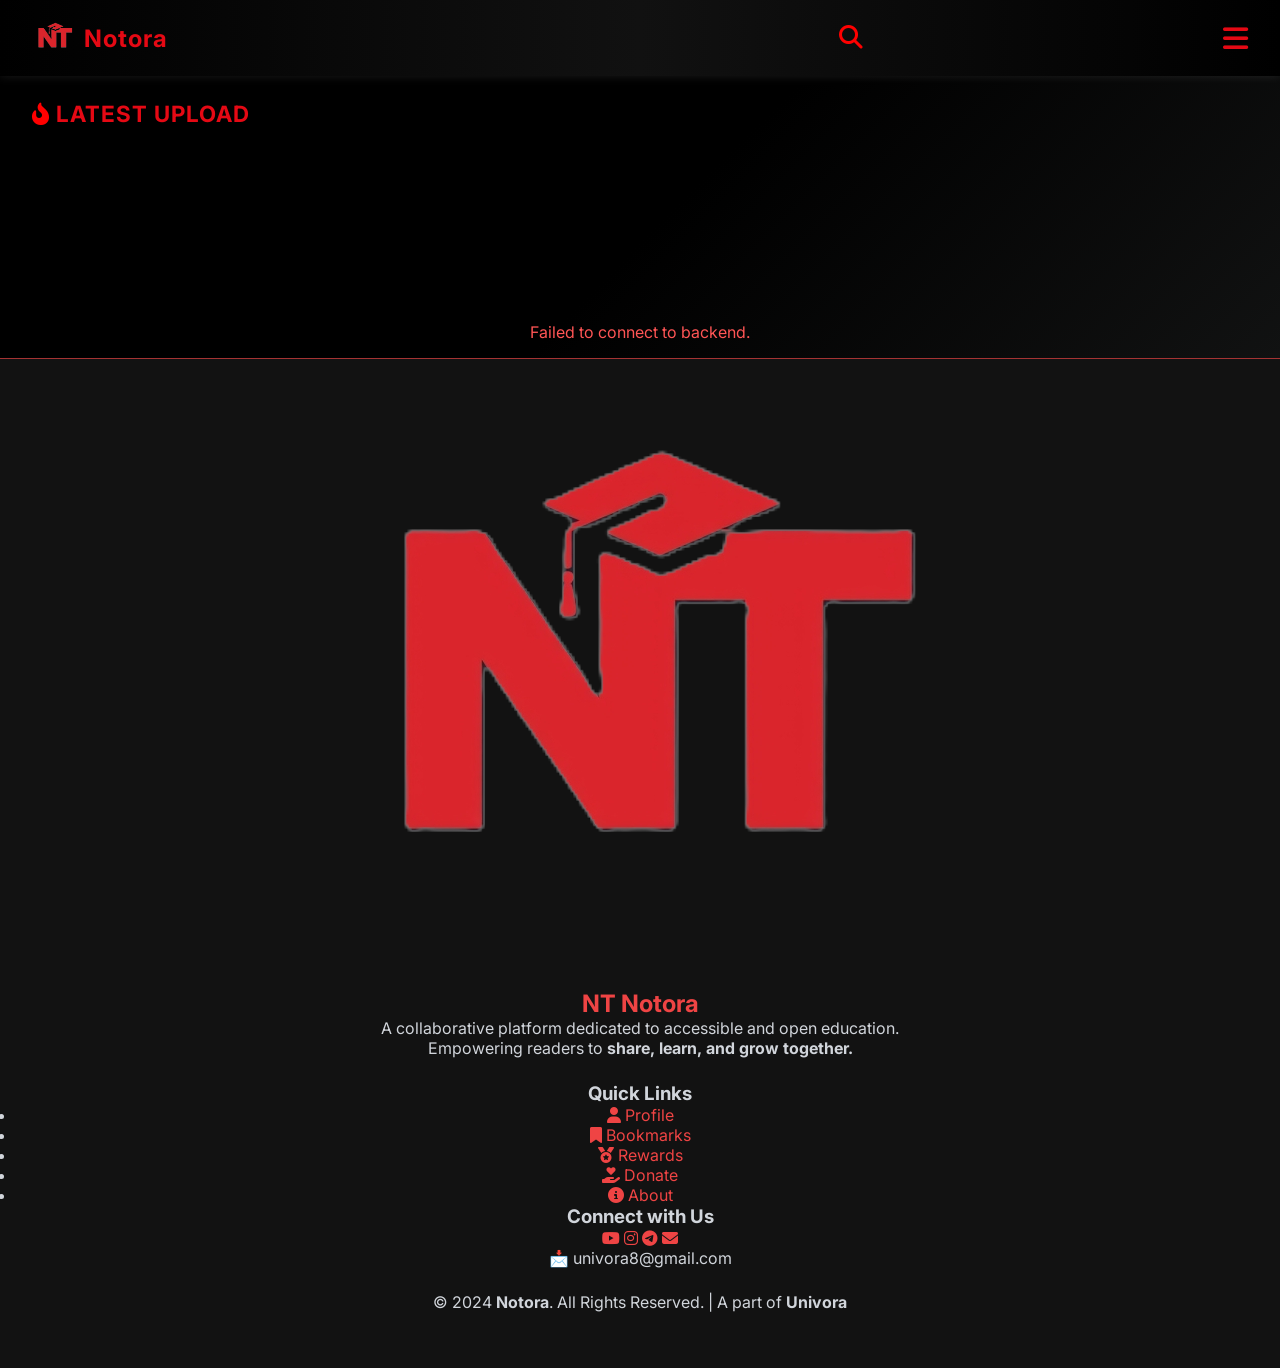
==== index.html @ 08337784 "Update index.html" ====
<!DOCTYPE html>
<html lang="en">
<head>
  <meta charset="UTF-8" />
  <meta name="viewport" content="width=device-width, initial-scale=1.0" />
  <title>Notora</title>
  <link href="https://fonts.googleapis.com/css2?family=Inter:wght@400;600;700&display=swap" rel="stylesheet">
  <link rel="stylesheet" href="https://cdnjs.cloudflare.com/ajax/libs/font-awesome/6.4.0/css/all.min.css">
<link rel="stylesheet" href="https://cdnjs.cloudflare.com/ajax/libs/font-awesome/6.5.0/css/all.min.css" integrity="sha512-HK5fgLBL+xKzZ2aM4N2kBlt2vC2Q5H8vG1+0T1pp4eVhPhW4m7jRLm1X2zM0M1V2WwhXfXb5ypz1RyKz+jW+1A==" crossorigin="anonymous" referrerpolicy="no-referrer" />
<link rel="stylesheet"
  href="https://cdnjs.cloudflare.com/ajax/libs/font-awesome/6.6.0/css/all.min.css"
  integrity="sha512-Kf5u1f3B4uFQf3dIvQ4Gxx9u0b9g8+u+1RTQeQHPuLsu3Yb6t8o1fS8OkRE4EXGp6bS0pKQ3i5Vpq+zkL8z6XQ=="
  crossorigin="anonymous"
  referrerpolicy="no-referrer"
/>

   <link href="https://fonts.googleapis.com/css2?family=Poppins:wght@400;500;600;700&display=swap" rel="stylesheet">

  <link rel="stylesheet" href="style.css" />
</head>
<body>
 
<!-- <header class="header">
  <div class="logo">📚 EduSpark</div>

  <div class="search-box" id="searchBox">
    
  </div>
  <button id="openSearch" class="icon-btn">🔍</button>

  <div class="right-section">
    <div class="badge-icon" title="Badges">
      🏅
    </div>

    <div class="profile-icon" title="Your Profile">
      <img src="https://cdn-icons-png.flaticon.com/512/3135/3135715.png" alt="Profile">
    </div>
    

    
  </div>
</header> -->
<header class="header">
  <!-- <div class="logo"> Notora</div> -->
   <div class="logo">
  <img src="Lucid_Realism_Create_a_modern_flat_educational_logo_with_the_b_1.png" alt="logo" class="logo-img">
  Notora
</div>





  <div class="search-box" id="searchBox">
    <!-- Search input to be added dynamically -->
  </div>

  <!-- <button id="openSearch" class="icon-btn">🔍</button> -->
   <button id="openSearch" class="icon-btn">
  <i class='fa fa-search' style='color: red'></i>
</button>


  
       <!-- <div class="badge-icon" title="Badges">🏅</div> -->
        <!-- <div class="badge-icon" title="Badges">
  <i class="fa fa-trophy"></i>
</div> -->


<!-- <div id="badgePanel" class="badge-panel hidden">
  <div class="badge-box">
    <button id="closeBadge" class="close-badge">✖</button>
    <h2>Your Reading Badge</h2>
    <div class="badge-progress">
      <div class="badge-circle" id="badgeCircle">Level 0</div>
      <div class="badge-bar">
        <div id="badgeFill"></div>
      </div>
      <p id="badgeReadCount">0</p>
      <p id="badgeLevelText">Start reading to earn badges!</p>
    </div>
  </div>
</div> -->




    <!-- <div class="profile-icon" title="Your Profile" id="profileIcon">
      <img src="https://cdn-icons-png.flaticon.com/512/3135/3135715.png" alt="Profile" />
    </div>
  </div> -->
  <!-- <div class="profile-icon" title="Your Profile" id="profileIcon">
  <img src="https://cdn-icons-png.flaticon.com/512/3135/3135715.png" alt="Profile" />
    
  <div class="profile-menu" id="profileMenu">
    <button onclick="location.href='profile.html'"><i class="fa-solid fa-user"></i> Profile</button>
    <button onclick="location.href='bookmark.html'"><i class="fa-solid fa-bookmark"></i> Bookmarks</button>
     <button onclick="location.href='achievements.html'"><i class='fa-solid fa-medal'></i> Reward</button>
    <button onclick="location.href='donate.html'"><i class='fa fa-book'></i> Donate</button>
    <button onclick="location.href='setting.html'"><i class="fa-solid fa-gear"></i> Settings</button>
    <button onclick="location.href='about.html'"><i class='fa fa-info-circle'></i> About</button>
  </div>
</div> -->
  <!-- ✅ Profile Menu with Bars Icon -->
<div class="profile-icon" title="Menu" id="profileIcon">
  <i class="fa fa-bars" style="font-size: 1.8rem; color: #e50914; cursor: pointer;"></i>

  <div class="profile-menu" id="profileMenu">
    <button onclick="location.href='profile.html'"><i class="fa-solid fa-user"></i> Profile</button>
    <button onclick="location.href='bookmark.html'"><i class="fa-solid fa-bookmark"></i> Bookmarks</button>
    <button onclick="location.href='achievements.html'"><i class="fa-solid fa-medal"></i> Reward</button>
    <button onclick="location.href='donate.html'"><i class="fa-solid fa-book"></i> Donate</button>
    <button onclick="location.href='setting.html'"><i class="fa-solid fa-gear"></i> Settings</button>
    <button onclick="location.href='about.html'"><i class="fa-solid fa-circle-info"></i> About</button>
  </div>
</div>


  
</header>
<div id="badgePanel" class="badge-panel hidden">
  <div class="badge-box">
    <button id="closeBadge" class="close-badge">✖</button>
    <h2>🏅 Your Badge Progress</h2>
    <p id="badgeLevelText">Loading...</p>
    <div class="badge-progress">
      <div class="badge-circle" id="badgeCircle">Level 0</div>
      <div class="badge-bar"><div id="badgeFill"></div></div>
      <p><span id="badgeReadCount">0</span> books read</p>
    </div>
  </div>
</div>



<!-- Profile Fullscreen Section -->
<!-- <div id="profileOverlay" class="profile-overlay hidden">
  <div class="profile-content">
    <button id="closeProfile" class="close-btn">✖</button>

    <div class="profile-pic-container">
      <img id="userImage" src="https://cdn-icons-png.flaticon.com/512/3135/3135715.png" alt="User Image">
      <div class="image-options hidden" id="imageOptions">
        <button onclick="changeImage()">Change Image</button>
        <button onclick="deleteImage()">Delete Image</button>
      </div>
    </div>

    <div class="username" id="usernameDisplay" onclick="editUsername()">
      Click to add name
    </div>

    <div class="badges">
      <div class="badge">📈 Level: <span id="userLevel">1</span></div>
      <div class="badge">📚 Total Read: <span id="readBooks">0</span></div>
      <div class="badge fav-section" onclick="toggleFavBooks()">⭐ "Some features of this website are still under development. Feel free to explore and use the available sections!" </div>
    </div>

    
    <div class="fav-books hidden" id="favBooksSection">
      <h3>Your Favorites Rolex Sir</h3>
      <div class="book-grid" id="favBookGrid"></div>
    </div>
  </div>
</div> -->


<section class="category-section" id="latest-section">
  <h2 class="category-title"><i class='fa-solid fa-fire-flame-curved' style='color: red'></i> Latest Upload</h2>
  <div class="book-slider" id="latestBooks"></div>
</section>

<section class="category-section" id="continue-section" style="display:none; opacity:0; transition:opacity 0.5s ease;">
  <h2 class="category-title"><i class='fas fa-book-open'></i> Continue Reading</h2>
  <div class="book-slider" id="continueBooks"></div>
</section>

<section class="category-section" id="top10-section" style="display:none;opacity:0;transition:opacity .6s ease;">
  <h2 class="category-title"> TOP 10 TODAY</h2><div id="top10Books"></div>
</section>
  

<!-- <section class="category-section" id="latest-section">
  <h2 class="category-title">
    <i class="fa-solid fa-fire-flame-curved" style="color: #e50914;"></i> Latest Books
  </h2>
  <div class="book-slider" id="latestBooks"></div>
</section>

<section class="category-section" id="continue-section" style="display:none; opacity:0; transition:opacity 0.5s ease;">
  <h2 class="category-title">
    <i class="fa-solid fa-book-open-reader" style="color: #e50914;"></i> Continue Reading
  </h2>
  <div class="book-slider" id="continueBooks"></div>
</section>

<section class="category-section" id="top10-section" style="display:none; opacity:0; transition:opacity 0.6s ease;">
  <h2 class="category-title">
    <i class="fa-solid fa-trophy" style="color: #e50914;"></i> Top 10 Books Today
  </h2>
  <div id="top10Books"></div>
</section> -->








  <main id="mainContent">
    <div id="categoryContainer"></div>
  </main>

  <div id="searchOverlay" class="hidden">
    <div class="search-overlay-box">
      <input type="text" placeholder="Search books..." id="overlaySearchInput">
      <button id="closeOverlay">×</button>
    </div>
    <div id="searchResults" class="grid-container"></div>
  </div>

  <!-- <div id="bookModal" class="modal hidden">
    <button id="closeModal">×</button>
    <div class="modal-content">
      <h2 id="modalTitle"></h2>
      <iframe id="pdfViewer" src="" frameborder="0"></iframe>
      <button id="fullscreenBtn">Full Screen</button>
    </div>
  </div> -->


  <div id="bookModal" class="modal hidden">
  <div class="modal-backdrop"></div>
  <div class="modal-content scale-in">
    <button id="closeModal">×</button>
    <h2 id="modalTitle"></h2>
    <iframe id="pdfViewer" src="" frameborder="0"></iframe>
    <button id="fullscreenBtn">📖 Full Screen</button>
    
  </div>
</div>


  
<audio id="notify-sound">
  <source src="notification-sound-effect-372475.mp3" type="audio/mpeg">
</audio>

<!-- <footer style="background-color: #121212; color: #d1d5db; text-align: center; padding: 2rem 1rem;">
 
  <div style="display: flex; justify-content: center; align-items: center; margin-top: 1rem;">
  <img src="Lucid_Realism_Create_a_modern_flat_educational_logo_with_the_b_1.png" alt="EduSpark Logo" style="height: 40px; margin-right: 8px;">
  <h2 style="color: #db3535; font-size: 1.8rem; margin: 0;">Notora</h2>
</div>


  <p style="margin-bottom: 1.5rem; max-width: 600px; margin-left: auto; margin-right: auto;">
    A collaborative platform dedicated to accessible and open education. Share, learn, and grow together.
  </p>
  <div style="margin-bottom: 1.5rem;">
    <a href="#" style="margin: 0 0.5rem;"><img src="youtube-svgrepo-com.svg"alt="YouTube" style="height: 24px; "></a>
    <a href="#" style="margin: 0 0.5rem;"><img src="128px-Instagram_logo_2016.svg.png" alt="Instagram" style="height: 24px;color:gray;"></a>
    <a href="#" style="margin: 0 0.5rem;"><img src="telegram-svgrepo-com.svg" alt="Telegram" style="height: 24px;color:gray;"></a>
  </div>
  <p style="margin-bottom: 0.5rem;">
    Have questions? Contact us at <a href="mailto:edusparkofficial@gmail.com" style="color: #ef4444;">univora8@gmail.com</a>
  </p>
  <p style="font-size: 0.875rem; color: #9ca3af;">
    Notora is a part of Univora. For any queries or issues, please contact Univora support.<br>
    © 2024 Notora. All Rights Reserved.
  </p>
</footer> -->
  <footer id="nt-footer">
  <div class="nt-footer-content">
    <div class="nt-footer-left">
      <div class="nt-footer-logo">
        <img src="Lucid_Realism_Create_a_modern_flat_educational_logo_with_the_b_1.png" alt="Notora Logo">
        <h2><span>NT</span> Notora</h2>
      </div>
      <p class="nt-footer-desc">
        A collaborative platform dedicated to accessible and open education.<br>
        Empowering readers to <strong>share, learn, and grow together.</strong>
      </p>
    </div>

    <div class="nt-footer-links">
      <h3>Quick Links</h3>
      <ul>
        <li><a href="profile.html"><i class="fa-solid fa-user"></i> Profile</a></li>
        <li><a href="bookmark.html"><i class="fa-solid fa-bookmark"></i> Bookmarks</a></li>
        <li><a href="achievements.html"><i class="fa-solid fa-medal"></i> Rewards</a></li>
        <li><a href="donate.html"><i class="fa-solid fa-hand-holding-heart"></i> Donate</a></li>
        <li><a href="about.html"><i class="fa-solid fa-circle-info"></i> About</a></li>
      </ul>
    </div>

    <div class="nt-footer-social">
      <h3>Connect with Us</h3>
      <div class="nt-social-icons">
        <a href="#" title="YouTube"><i class="fa-brands fa-youtube"></i></a>
        <a href="#" title="Instagram"><i class="fa-brands fa-instagram"></i></a>
        <a href="#" title="Telegram"><i class="fa-brands fa-telegram"></i></a>
        <a href="mailto:univora8@gmail.com" title="Email"><i class="fa-solid fa-envelope"></i></a>
      </div>
      <p class="nt-footer-mail">📩 univora8@gmail.com</p>
    </div>
  </div>

  <div class="nt-footer-bottom">
    <p>© 2024 <strong>Notora</strong>. All Rights Reserved. | A part of <strong>Univora</strong></p>
  </div>
</footer>

  <script src="script.js"></script>
</body>
</html>
---- style.css ----
/* ===== CSS for EduSpark Books with Arrows, Gaps, Modal Exit and Better Fonts ===== */
:root {
      --primary: #020202;
      --gradient-1: #000000;
      --gradient-2: #141515;
      --gradient-3: #000000;
      --text-light: #2f2d2d;

      
 
 body {
  margin: 0;
  font-family: 'Inter', sans-serif;
  /* background-color: #0b0b0b; */
  background: linear-gradient(-45deg, var(--gradient-1), var(--gradient-2), var(--gradient-3), var(--gradient-1));
  color: #fff;
  transition: background 0.4s ease;
  animation: gradientBG 10s ease infinite;
}

@keyframes gradientBG {
      0% { background-position: 0% 50%; }
      50% { background-position: 100% 50%; }
      100% { background-position: 0% 50%; }
    }

.header {
  display: flex;
  justify-content: space-between;
  align-items: center;
  padding: 1rem 2rem;
  background: linear-gradient(90deg, #000, #111, #000);
  position: sticky;
  top: 0;
  z-index: 999;
  box-shadow: 0 0 10px rgba(255, 255, 255, 0.1);
}

.logo {
  font-size: 1.7rem;
  color: #e50914;
  font-weight: bold;
  letter-spacing: 1px;
  transition: transform 0.3s ease, text-shadow 0.3s ease;
  cursor: pointer;
}
.logo:hover {
  transform: scale(1.05);
  text-shadow: 0 0 10px #e50914aa;
}

.icon-btn {
  background: transparent;
  border: none;
  font-size: 1.5rem;
  cursor: pointer;
  color: #fff;
  transition: transform 0.3s, color 0.3s;
}
.icon-btn:hover {
  transform: scale(1.2);
  color: #e50914;
}
      .icon-btn {
  margin-right: 12px; /* search icon aur bars ke beech thoda space */
}

.profile-icon {
  margin-left: 12px; /* bar icon thoda side se hatt kar aaye */
}


.search-box {
  display: flex;
  align-items: center;
  gap: 0.5rem;
}
.search-box input {
  padding: 0.6rem 1.2rem;
  border-radius: 10px;
  border: 1px solid #333;
  background-color: #1a1a1a;
  color: #fff;
  outline: none;
  font-size: 1rem;
  width: 200px;
  transition: all 0.3s ease;
}
.search-box input:focus {
  border-color: #e50914;
  box-shadow: 0 0 8px #e50914aa;
  background-color: #222;
}

#searchClose {
  font-size: 1.5rem;
  background: transparent;
  color: white;
  border: none;
  cursor: pointer;
  transition: transform 0.3s, color 0.3s;
}
#searchClose:hover {
  transform: rotate(90deg) scale(1.2);
  color: #e50914;
}

.right-section {
  display: flex;
  align-items: center;
  gap: 1rem;
}

.badge-icon {
  font-size: 1.3rem;
  cursor: pointer;
  padding: 6px;
  border-radius: 50%;
  transition: background 0.3s ease, transform 0.3s ease;
}
.badge-icon:hover {
  background: rgba(255, 255, 255, 0.1);
  transform: scale(1.2);
}

/* .profile-icon {
  width: 34px;
  height: 34px;
  border-radius: 50%;
  overflow: hidden;
  cursor: pointer;
  transition: transform 0.3s ease, box-shadow 0.3s ease;
}
.profile-icon img {
  width: 100%;
  height: 100%;
  object-fit: cover;
}
.profile-icon:hover {
  transform: scale(1.1);
  box-shadow: 0 0 10px rgba(229, 9, 20, 0.6);
} */
      /* .profile-icon {
  position: absolute;
  right: 25px;
  top: 20px;
  cursor: pointer;
  display: flex;
  align-items: center;
  justify-content: center;
}

.profile-icon img {
  width: 38px;
  height: 38px;
  border-radius: 50%;
  transition: transform 0.2s ease, box-shadow 0.2s ease;
  box-shadow: 0 0 5px rgba(255,255,255,0.2);
}

.profile-icon img:hover {
  transform: scale(1.05);
  box-shadow: 0 0 10px rgba(255,255,255,0.4);
} */
      .header .icon-btn,
.header .profile-icon i {
  vertical-align: middle;
}
.icon-btn:hover i,
.profile-icon i:hover {
  color: #ff3c3c;
  transform: scale(1.1);
  transition: all 0.2s ease;
}


/* Dropdown Menu */
.profile-menu {
  display: none;
  position: absolute;
  top: 50px;
  right: 0;
  background: rgba(0,0,0,0.85);
  border: 1px solid rgba(255,255,255,0.1);
  border-radius: 10px;
  box-shadow: 0 0 10px rgba(255,255,255,0.1);
  width: 180px;
  overflow: hidden;
  animation: fadeIn 0.2s ease;
  z-index: 999;
}

.profile-menu button {
  width: 100%;
  background: transparent;
  border: none;
  color: #fff;
  padding: 10px 15px;
  text-align: left;
  font-size: 0.95rem;
  cursor: pointer;
  display: flex;
  align-items: center;
  gap: 10px;
  transition: background 0.2s ease;
}

.profile-menu button:hover {
  background: rgba(255,255,255,0.1);
}

@keyframes fadeIn {
  from { opacity: 0; transform: translateY(-5px); }
  to { opacity: 1; transform: translateY(0); }
}



 /* Container */
#mainContent {
  padding: 1rem;
  animation: fadeIn 0.5s ease-in;
}

/* Book section title */
.category-title {
  font-size: 1.4rem;
  margin-bottom: 0.7rem;
  color: #e50914;
  font-weight: 700;
  text-transform: uppercase;
  letter-spacing: 1px;
}

/* Book slider */
.book-slider {
  display: flex;
  gap: 1rem;
  overflow-x: auto;
  scroll-snap-type: x mandatory;
  padding-bottom: 1rem;
  scroll-behavior: smooth;
  scrollbar-width: none;
}

.book-slider::-webkit-scrollbar {
  display: none;
}

/* Scroll Arrows */
.arrow-btn {
  position: absolute;
  top: 50%;
  transform: translateY(-50%);
  background: rgba(255, 255, 255, 0.1);
  border: none;
  color: #fff;
  font-size: 1.8rem;
  cursor: pointer;
  padding: 0.5rem 0.8rem;
  opacity: 0;
  transition: all 0.3s ease;
  backdrop-filter: blur(6px);
  border-radius: 10px;
}

.category-section:hover .arrow-btn {
  opacity: 1;
}

.arrow-left {
  left: -10px;
}

.arrow-right {
  right: -10px;
}

/* Book card */
/* .book-card {
  width: 150px;
  height: 300px;
  flex: 0 0 auto;
  background: #1f1f1f;
  padding: 0.7rem;
  border-radius: 12px;
  scroll-snap-align: start;
  text-align: center;
  transition: transform 0.3s ease, box-shadow 0.3s ease;
  display: flex;
  flex-direction: column;
  justify-content: flex-start;
  gap: 0.3rem;
  box-shadow: 0 0 10px #00000050;
  animation: slideUp 0.5s ease forwards;
} */

      .book-card {
  position: relative;
  width: 150px;
  height: 300px;
  flex: 0 0 auto;
  background: #1f1f1f;
  border-radius: 12px;
  box-shadow: 0 0 10px #00000050;
  overflow: hidden;
  text-align: center;
  display: flex;
  flex-direction: column;
  justify-content: flex-start;
  gap: 0.3rem;
  transition: transform 0.3s ease, box-shadow 0.3s ease;
}
/* .book-card:hover {
  transform: scale(1.05);
  box-shadow: 0 0 20px #e5091455;
} */

/* .book-card img {
  width: 100%;
  height: 160px;
  border-radius: 8px;
  object-fit: cover;
  margin-bottom: 0.5rem;
  transition: transform 0.3s ease;

  
} */

      .book-card img {
  width: 100%;
  height: 180px;
  object-fit: cover;
  border-radius: 8px;
  margin-bottom: 0.4rem;
}

.book-card:hover img {
  transform: scale(1.05);
}

.book-card .book-title {
  font-size: 1rem;
  color: #fff;
  font-weight: 600;
  line-height: 1.2;
}

.book-card .book-author,
.book-card .book-genre,
.book-card .book-rating {
  font-size: 0.75rem;
  color: #aaa;
  white-space: nowrap;
  overflow: hidden;
  text-overflow: ellipsis;
}

/* SEARCH OVERLAY */
#searchOverlay {
  position: fixed;
  top: 0;
  left: 0;
  width: 100%;
  height: 100%;
  background: rgba(5, 5, 5, 0.97);
  z-index: 1000;
  display: flex;
  flex-direction: column;
  padding: 1rem;
  overflow-y: auto;
  box-sizing: border-box;
  animation: fadeIn 0.4s ease-in-out;
  backdrop-filter: blur(8px);
  transform: none !important;
  will-change: auto !important;
}

#searchOverlay.hidden {
  display: none;
}

.search-overlay-box {
  display: flex;
  align-items: center;
  gap: 0.5rem;
  /* margin-bottom: 1rem; */
  position: sticky;
  top: 0;
  background: rgba(0, 0, 0, 0.9);
  z-index: 10;
  padding-bottom: 1rem;
  backdrop-filter: blur(6px);
}

#overlaySearchInput {
  flex: 1;
  padding: 0.7rem 1.2rem;
  border-radius: 10px;
  border: none;
  outline: none;
  font-size: 1rem;
  background: #1a1a1a;
  color: #fff;
  transition: all 0.3s;
  box-shadow: 0 0 5px #00000080 inset;
}

#overlaySearchInput:focus {
  background: #222;
  box-shadow: 0 0 10px #e50914aa;
}

#closeOverlay {
  font-size: 2rem;
  background: transparent;
  border: none;
  color: #fff;
  cursor: pointer;
  transition: transform 0.3s, color 0.3s;
}

#closeOverlay:hover {
  color: #e50914;
  transform: rotate(90deg);
}

/* #searchResults {
  display: grid;
  grid-template-columns: repeat(auto-fill, minmax(120px, 1fr));
  gap: 1.3rem;
  margin-left: 30px;
  margin-right: 5px;
  padding-bottom: 2rem;
  animation: fadeIn 0.4s ease-in;
} */
#searchResults {
  display: grid;
  grid-template-columns: repeat(auto-fill, minmax(150px, 1fr)); /* 💪 better column balance */
  gap: 1.5rem; /* equal space between cards */
  padding: 1.5rem clamp(1rem, 5vw, 3rem); /* left-right equal responsive padding */
  justify-items: center; /* ✅ centers all cards horizontally */
  align-items: start;
  animation: fadeIn 0.4s ease-in;
}

      @media (max-width: 768px) {
  #searchResults {
    grid-template-columns: repeat(2, 1fr); /* exactly 2 cards per row */
    gap: 1rem;
    padding: 1rem 1rem; /* equal left-right margin */
  }
}








/* ===== Animations ===== */
@keyframes fadeIn {
  from {
    opacity: 0;
    transform: translateY(10px);
  }
  to {
    opacity: 1;
    transform: translateY(0);
  }
}

@keyframes slideUp {
  from {
    opacity: 0;
    transform: translateY(20px);
  }
  to {
    opacity: 1;
    transform: translateY(0);
  }
}



 .modal {
  position: fixed;
  inset: 0;
  background: rgba(0, 0, 0, 0.85);
  z-index: 1100;
  display: flex;
  align-items: center;
  justify-content: center;
  transition: opacity 0.3s ease, transform 0.3s ease;
  backdrop-filter: blur(6px);
  overflow: hidden;
}

.modal.hidden {
  opacity: 0;
  pointer-events: none;
}

.modal-backdrop {
  position: absolute;
  inset: 0;
  backdrop-filter: blur(10px);
  z-index: -1;
}

.modal-content {
  background: rgba(28, 28, 28, 0.95);
  border-radius: 20px;
  width: 90%;
  max-width: 800px;
  height: 90%;
  padding: 1rem;
  display: flex;
  flex-direction: column;
  animation: pop-in 0.4s ease forwards;
  box-shadow: 0 0 20px rgba(255, 255, 255, 0.05);
  position: relative;
  overflow: hidden;
}

@keyframes pop-in {
  0% {
    opacity: 0;
    transform: scale(0.95);
  }
  100% {
    opacity: 1;
    transform: scale(1);
  }
}

#closeModal {
  position: absolute;
  top: 1rem;
  right: 1rem;
  font-size: 2.2rem;
  background: transparent;
  border: none;
  color: #fff;
  cursor: pointer;
  transition: transform 0.2s, color 0.3s;
}

#closeModal:hover {
  transform: scale(1.2);
  color: #ff5252;
}

.modal-content h2 {
  color: #e50914;
  text-align: center;
  font-size: 1.5rem;
  margin-bottom: 0.8rem;
  font-weight: bold;
}

#pdfViewer {
  flex: 1;
  width: 100%;
  border: none;
  border-radius: 12px;
  box-shadow: 0 0 10px rgba(255, 255, 255, 0.1);
  transition: box-shadow 0.3s;
}

#pdfViewer:hover {
  box-shadow: 0 0 20px rgba(229, 9, 20, 0.4);
}

#fullscreenBtn {
  margin-top: 1rem;
  align-self: center;
  background: linear-gradient(135deg, #e50914, #ff3c3c);
  color: #fff;
  border: none;
  padding: 0.6rem 1.2rem;
  border-radius: 8px;
  cursor: pointer;
  font-weight: bold;
  font-size: 1rem;
  transition: transform 0.2s, box-shadow 0.3s;
}

#fullscreenBtn:hover {
  transform: scale(1.05);
  box-shadow: 0 0 12px rgba(255, 50, 50, 0.6);
}

@media (max-width: 768px) {
  .modal-content {
    height: 90%;
    padding: 0.5rem;
  }

  .modal-content h2 {
    font-size: 1.2rem;
  }

  #fullscreenBtn {
    font-size: 0.9rem;
    padding: 0.5rem 1rem;
  }
}



* {
      margin: 0;
      padding: 0;
      box-sizing: border-box;
    }

    /* body {
      font-family: 'Poppins', sans-serif;
      background: #0f1117;
      color: white;
    } */

    .notice-banner {
      position: fixed;
      top: 0;
      left: 0;
      right: 0;
      padding: 2rem 1.5rem;
      margin: 1rem;
      background: linear-gradient(135deg, #ff7b00, #ff0055);
      color: white;
      border-radius: 15px;
      z-index: 9999;
      box-shadow: 0 10px 30px rgba(0,0,0,0.3);
      animation: slideDown 0.7s ease-out;
    }

    @keyframes slideDown {
      from {
        transform: translateY(-100%);
        opacity: 0;
      }
      to {
        transform: translateY(0%);
        opacity: 1;
      }
    }

    .notice-banner p {
      font-size: 1rem;
      line-height: 1.6;
    }

    .close-btn {
      position: absolute;
      top: 10px;
      right: 15px;
      font-size: 1.2rem;
      background: white;
      color: #ff0055;
      border: none;
      border-radius: 50%;
      width: 32px;
      height: 32px;
      cursor: pointer;
      font-weight: bold;
      box-shadow: 0 2px 6px rgba(0,0,0,0.2);
      transition: transform 0.2s ease;
    }

    .close-btn:hover {
      transform: scale(1.1);
      background: #ff0055;
      color: white;
    }

    @media (max-width: 600px) {
      .notice-banner {
        margin: 1rem 0.5rem;
        padding: 1.5rem 1rem;
      }
      .notice-banner p {
        font-size: 0.95rem;
      }
    }



   .profile-overlay {
  position: fixed;
  inset: 0;
  background: rgba(0, 0, 0, 0.95);
  z-index: 1000;
  display: flex;
  justify-content: center;
  align-items: start;
  padding: 2rem 1rem;
  overflow-y: auto;
  transition: all 0.3s ease;
}

.profile-overlay.hidden {
  display: none;
}

.profile-content {
  background: #1c1c1c;
  padding: 2rem;
  border-radius: 20px;
  width: 100%;
  max-width: 500px;
  text-align: center;
  position: relative;
  box-shadow: 0 0 20px #e5091470;
}

.close-btn {
  position: absolute;
  top: 1rem;
  right: 1rem;
  background: transparent;
  font-size: 1.5rem;
  color: #fff;
  border: none;
  cursor: pointer;
}

.profile-pic-container {
  position: relative;
  width: 120px;
  height: 120px;
  margin: auto;
  border-radius: 50%;
  overflow: hidden;
  cursor: pointer;
  border: 3px solid #e50914;
}
.profile-pic-container img {
  width: 100%;
  height: 100%;
  object-fit: cover;
}

.image-options {
  position: absolute;
  top: 130px;
  left: 50%;
  transform: translateX(-50%);
  background: #222;
  border: 1px solid #444;
  border-radius: 10px;
  padding: 0.5rem;
  z-index: 1001;
}
.image-options button {
  display: block;
  background: transparent;
  color: #fff;
  border: none;
  padding: 0.5rem 1rem;
  cursor: pointer;
}
.image-options button:hover {
  background: #e50914;
}

.username {
  font-size: 1.3rem;
  margin: 1rem 0;
  cursor: pointer;
  color: #fff;
}

.badges {
  display: flex;
  flex-direction: column;
  gap: 0.7rem;
  align-items: center;
  margin-top: 1.2rem;
}
.badge {
  background: #2a2a2a;
  padding: 0.7rem 1.2rem;
  border-radius: 15px;
  font-size: 1rem;
  cursor: pointer;
  transition: background 0.3s;
}
.badge:hover {
  background: #e50914;
}

.fav-books {
  margin-top: 1.5rem;
  text-align: left;
}
.book-grid {
  display: grid;
  grid-template-columns: repeat(auto-fit, minmax(130px, 1fr));
  gap: 1rem;
  margin-top: 1rem;
}
.book-grid .book {
  background: #333;
  padding: 0.8rem;
  border-radius: 10px;
  text-align: center;
}
.book img {
  width: 100%;
  border-radius: 8px;
}







.badge-panel {
  position: fixed;
  inset: 0;
  background: rgba(0, 0, 0, 0.9);
  z-index: 999;
  display: flex;
  justify-content: center;
  align-items: center;
}

.badge-panel.hidden {
  display: none;
}

.badge-box {
  background: #1e1e1e;
  color: #fff;
  padding: 2rem;
  border-radius: 20px;
  max-width: 400px;
  width: 90%;
  text-align: center;
  box-shadow: 0 0 20px #ffd70070;
  position: relative;
  animation: popIn 0.4s ease;
}

@keyframes popIn {
  from { transform: scale(0.8); opacity: 0; }
  to { transform: scale(1); opacity: 1; }
}

.close-badge {
  position: absolute;
  top: 1rem;
  right: 1rem;
  background: transparent;
  color: white;
  font-size: 1.5rem;
  border: none;
  cursor: pointer;
}

.badge-progress {
  margin-top: 1.5rem;
}

.badge-circle {
  font-size: 1.3rem;
  padding: 1rem;
  border-radius: 50%;
  background: gold;
  color: black;
  font-weight: bold;
  width: 120px;
  height: 120px;
  margin: auto;
  display: flex;
  align-items: center;
  justify-content: center;
}

.badge-bar {
  margin: 1rem auto;
  height: 10px;
  background: #444;
  width: 100%;
  border-radius: 10px;
  overflow: hidden;
}

#badgeFill {
  height: 100%;
  width: 0%;
  background: gold;
  transition: width 0.5s ease;
}


.logo {
  display: flex;
  align-items: center;
  font-size: 24px;
  font-weight: bold;
  gap: 8px; /* 1 word gap approx */
}

.logo-img {
  width: 44px;  /* adjust as per your height */
  height: 44px;
  object-fit: contain;
}



footer {
  background-color: #121212;
  border-top: 1px solid #a53333;
  color: #d1d5db;
  text-align: center;
  padding: 2rem 1rem;
}

footer h2 {
  color: #ef4444;
  font-size: 1.5rem;
  margin-top: 0.5rem;
}

footer p {
  margin-bottom: 1.5rem;
}

footer a img {
  height: 24px;
  margin: 0 0.5rem;
}

footer a {
  color: #ef4444;
  text-decoration: none;
}

footer small {
  font-size: 0.875rem;
  color: #006c04;
}

#searchResults {
  position: relative;
  min-height: 200px; /* ensure some height so message can center */
}

.no-result {
  position: absolute;
  top: 50%;
  left: 50%;
  transform: translate(-50%, -50%);
  font-size: 1.5rem;
  color: #555;
  text-align: center;
}


/* Skeleton for book image and details */
.book-card.skeleton img,
.book-card.skeleton .book-title,
.book-card.skeleton .book-author,
.book-card.skeleton .book-genre,
.book-card.skeleton .book-rating {
  background: linear-gradient(90deg, #2a2a2a 25%, #3a3a3a 50%, #2a2a2a 75%);
  background-size: 200% 100%;
  animation: shimmer 1.5s infinite;
  color: transparent;
}

/* Image placeholder */
.book-card.skeleton img {
  width: 100%;
  height: 160px;
  border-radius: 8px;
  object-fit: cover;
}

/* Text placeholders */
.book-card.skeleton .book-title,
.book-card.skeleton .book-author,
.book-card.skeleton .book-genre,
.book-card.skeleton .book-rating {
  height: 12px;
  border-radius: 4px;
  margin: 4px 0;
}

/* Shimmer animation */
@keyframes shimmer {
  0% { background-position: -200% 0; }
  100% { background-position: 200% 0; }
}



.bookmark-added {
  position: fixed;
  bottom: 20px;
  right: 20px;
  background: #222;
  color: #fff;
  padding: 10px 16px;
  border-radius: 12px;
  font-size: 14px;
  animation: fadeInOut 1s ease;
  z-index: 9999;
}
@keyframes fadeInOut {
  0% { opacity: 0; transform: translateY(20px); }
  10%, 90% { opacity: 1; transform: translateY(0); }
  100% { opacity: 0; transform: translateY(20px); }
}
/* .loader {
  display: flex;
  justify-content: center;
  align-items: center;
  padding: 2rem;
}
.spinner {
  width: 40px;
  height: 40px;
  border: 4px solid #333;
  border-top: 4px solid #e50914;
  border-radius: 50%;
  animation: spin 1s linear infinite;
}
@keyframes spin {
  to { transform: rotate(360deg); }
} */
 /* .loader {
  display: flex;
  justify-content: center;
  align-items: center;
  padding: 2rem;
}

.spinner {
  width: 45px;
  height: 45px;
  border: 4px solid transparent;
  border-top-color: #e50914;
  border-right-color: #e50914;
  border-radius: 50%;
  animation: spin 1.2s cubic-bezier(0.55, 0.1, 0.45, 0.9) infinite, glow 1.5s ease-in-out infinite alternate;
  box-shadow: 0 0 10px #e50914aa;
} */

/* rotation */
/* @keyframes spin {
  0% { transform: rotate(0deg) scale(1); }
  50% { transform: rotate(180deg) scale(1.15); }
  100% { transform: rotate(360deg) scale(1); }
}


@keyframes glow {
  0% { box-shadow: 0 0 8px #e50914aa, 0 0 15px #e5091444; opacity: 0.8; }
  100% { box-shadow: 0 0 20px #e50914ff, 0 0 40px #e5091444; opacity: 1; }
}
.loader {
  backdrop-filter: blur(4px);
} * */

/* .show-all-btn {
  display: block;
  margin: 20px auto 40px;
  padding: 10px 25px;
  font-size: 16px;
  font-weight: 600;
  color: var(--text-color, #fff);
  background: linear-gradient(135deg, #0078ff, #00c6ff);
  border: none;
  border-radius: 30px;
  cursor: pointer;
  transition: transform 0.25s ease, box-shadow 0.25s ease;
}

.show-all-btn:hover {
  transform: translateY(-2px);
  box-shadow: 0 4px 15px rgba(0, 200, 255, 0.3);
}  */
 /* .loader {
  display: flex;
  justify-content: center;
  align-items: center;
  margin-top: 15px;
}

.spinner {
  width: 40px;
  height: 40px;
  border: 5px solid #fff3;
  border-top-color: #ff3b3b;
  border-radius: 50%;
  animation: spin 0.9s linear infinite;
}

@keyframes spin {
  to {
    transform: rotate(360deg);
  }
} */
 /* === Loader 2: Bouncing Dots === */
/* Loader container */
/* .loader {
  position: relative;
  display: flex;
  justify-content: center;
  align-items: center;
  min-height: 100px;
  margin-top: 20px;
}

/* Spinner fix */
/* .spinner.spinner-dots {
  position: relative;
  display: flex;
  justify-content: center;
  align-items: center;
  width: 60px;
  height: 20px;
}

.spinner.spinner-dots div {
  position: relative;
  width: 12px;
  height: 12px;
  background: #ff3b3b;
  border-radius: 50%;
  margin: 0 5px;
  animation: bounce 1s infinite ease-in-out;
}

.spinner.spinner-dots div:nth-child(1) {
  animation-delay: -0.32s;
}
.spinner.spinner-dots div:nth-child(2) {
  animation-delay: -0.16s;
}

@keyframes bounce {
  0%, 80%, 100% {
    transform: translateY(0);
  }
  40% {
    transform: translateY(-10px);
  }
} */ 

/* === GRADIENT CIRCLE PLANES LOADER === */
/* .loader {
  position: relative;
  display: flex;
  justify-content: center;
  align-items: center;
  min-height: 100px;
  margin-top: 20px;
}

.spinner-box {
  width: 120px;
  height: 120px;
  display: flex;
  justify-content: center;
  align-items: center;
  background-color: transparent;
  position: relative;
}

.leo-border-1, .leo-border-2 {
  position: absolute;
  width: 80px;
  height: 80px;
  padding: 3px;
  display: flex;
  justify-content: center;
  align-items: center;
  border-radius: 50%;
}

.leo-border-1 {
  background: linear-gradient(0deg, rgba(63,249,220,0.1) 33%, rgba(63,249,220,1) 100%);
  animation: spin3D 1.8s linear infinite;
}

.leo-core-1 {
  width: 100%;
  height: 100%;
  background-color: #222a2faa;
  border-radius: 50%;
}

.leo-border-2 {
  background: linear-gradient(0deg, rgba(251,91,83,0.1) 33%, rgba(251,91,83,1) 100%);
  animation: spin3D 2.2s linear infinite;
}

.leo-core-2 {
  width: 100%;
  height: 100%;
  background-color: #1d2630aa;
  border-radius: 50%;
}

@keyframes spin3D {
  from { transform: rotate3d(.5, .5, .5, 360deg); }
  to { transform: rotate3d(0deg); }
}


.show-all-card {
  display: flex;
  align-items: center;
  justify-content: center;
  font-weight: 600;
  font-size: 1rem;
  background: linear-gradient(135deg, #0078ff, #00c6ff);
  color: white;
  cursor: pointer;
  transition: all 0.3s ease;
  border-radius: 12px;
}

.show-all-card:hover {
  transform: translateY(-5px) scale(1.05);
  box-shadow: 0 6px 18px rgba(0, 200, 255, 0.3);
}

.book-slider {
  display: flex;
  gap: 16px;
  overflow-x: auto;
  scroll-behavior: smooth;
  padding-bottom: 20px;
}

.book-slider::-webkit-scrollbar {
  display: none;
}



} */


#continue-section {
  transform: translateY(10px);
  transition: all 0.5s ease;
}
#continue-section.visible {
  opacity: 1;
  transform: translateY(0);
}

/* Only apply spacing to manually added sections */
#latest-section,
#continue-section {
  padding-left: clamp(1rem, 3vw, 2rem);
  padding-right: clamp(1rem, 3vw, 2rem);
  margin-top: 1.5rem;
  margin-bottom: 1.5rem;
}

/* restore normal spacing for other auto sections */
.category-section:not(#latest-section):not(#continue-section) {
  padding-left: 0;
  padding-right: 0;
}


/* 🏆 Netflix-Style Top 10 Section */
/* .top10-wrapper {
  position: relative;
  display: flex;
  gap: 1.5rem;
  align-items: flex-end;
  overflow-x: auto;
  scroll-snap-type: x mandatory;
  scrollbar-width: none;
  padding-bottom: 1rem;
}
.top10-wrapper::-webkit-scrollbar {
  display: none;
} */
      #top10-section .category-title {
  margin-left: 15px;
            margin-bottom: -28px;
}

      
.top10-wrapper {
  position: relative;
  display: flex;
  gap: 1.5rem;
  align-items: flex-end;
  overflow-x: auto;
  overflow-y: hidden; /* ⬅️ important line */
  scroll-snap-type: x mandatory;
  scrollbar-width: none;
  padding-bottom: 1rem;
   
}


/* Each Top 10 Item */
.top10-item {
  position: relative;
  flex: 0 0 auto;
  width: 180px;
  height: 340px;
  scroll-snap-align: start;
      
}

/* Big Number Background — 75% visible */
.top10-rank {
  position: absolute;
  bottom: -30px;
  left: 0;
  font-size: 260px;
  font-weight: 900;
  color: #000;
  -webkit-text-stroke: 4px white;
  opacity: 0.15;
  line-height: 0.9;
  z-index: 0;
  user-select: none;
  pointer-events: none;
}

/* Book Card Overlapping Number */
.top10-card {
  position: absolute;
  bottom: 0;
  left: 50%;
  transform: translateX(-25%);
  width: 150px;
  height: 300px;
  background: #1f1f1f;
  border-radius: 12px;
  box-shadow: 0 0 10px #00000050;
  overflow: hidden;
  text-align: center;
  display: flex;
  flex-direction: column;
  justify-content: flex-start;
  gap: 0.3rem;
  z-index: 5;
  transition: transform 0.3s ease, box-shadow 0.3s ease;
}

/* .top10-card:hover {
  transform: translateX(-25%) scale(1.05);
  box-shadow: 0 0 25px rgba(255, 0, 0, 0.4);
} */

.top10-card img {
  width: 100%;
  height: 180px;
  object-fit: cover;
  border-radius: 8px;
  margin-bottom: 0.4rem;
}

.top10-card .book-title {
  font-size: 1rem;
  color: #fff;
  font-weight: 600;
  line-height: 1.2;
}

.top10-card .book-author {
  font-size: 0.75rem;
  color: #aaa;
}

/* Arrows for Top 10 Section */
.top10-section .arrow-btn {
  position: absolute;
  top: 45%;
  transform: translateY(-50%);
  background: rgba(255,255,255,0.1);
  border: none;
  color: #fff;
  font-size: 1.8rem;
  cursor: pointer;
  padding: 0.5rem 0.8rem;
  opacity: 0;
  transition: all 0.3s ease;
  backdrop-filter: blur(6px);
  border-radius: 10px;
  z-index: 10;
}
.top10-section:hover .arrow-btn { opacity: 1; }
.top10-section .arrow-left { left: -10px; }
.top10-section .arrow-right { right: -10px; }


.arrow-btn {
  position: absolute;
  top: 45%;
  transform: translateY(-50%);
  background: rgba(255,255,255,0.1);
  border: none;
  color: #fff;
  font-size: 1.8rem;
  cursor: pointer;
  padding: 0.5rem 0.8rem;
  opacity: 0;
  transition: all 0.3s ease;
  backdrop-filter: blur(6px);
  border-radius: 10px;
  z-index: 10;
}
.category-section:hover .arrow-btn {
  opacity: 1;
}
.arrow-left { left: -10px; }
.arrow-right { right: -10px; }



/* .show-all-btn {
  display: block;
  margin: 20px auto 40px;
  padding: 10px 25px;
  font-size: 16px;
  font-weight: 600;
  color: #fff;
  background: linear-gradient(135deg, #e50914, #ff3c3c);
  border: none;
  border-radius: 30px;
  cursor: pointer;
  transition: transform 0.25s ease, box-shadow 0.25s ease, background 0.25s ease;
  box-shadow: 0 0 10px rgba(229, 9, 20, 0.25);
}

.show-all-btn:hover {
  transform: translateY(-2px);
  background: linear-gradient(135deg, #ff1a1a, #e50914);
  box-shadow: 0 0 20px rgba(229, 9, 20, 0.5);
} */
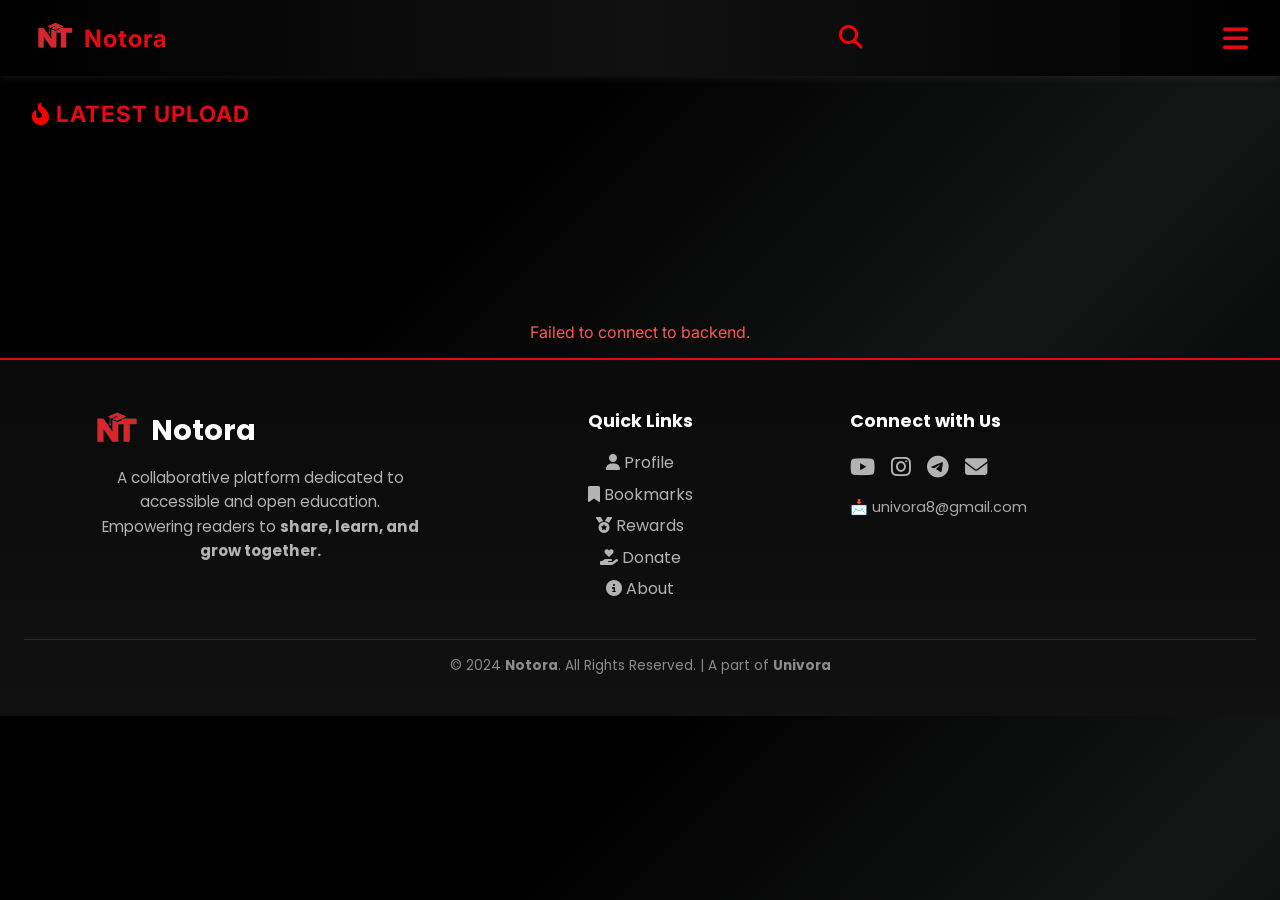
==== commit ac8e8dd4: "Update index.html" ====
--- a/index.html
+++ b/index.html
@@ -278,7 +278,7 @@
     <div class="nt-footer-left">
       <div class="nt-footer-logo">
         <img src="Lucid_Realism_Create_a_modern_flat_educational_logo_with_the_b_1.png" alt="Notora Logo">
-        <h2><span>NT</span> Notora</h2>
+        <h2><span></span> Notora</h2>
       </div>
       <p class="nt-footer-desc">
         A collaborative platform dedicated to accessible and open education.<br>
@@ -350,3 +350,4 @@
 
 
 
+
--- a/style.css
+++ b/style.css
@@ -1450,29 +1450,141 @@
 } */
 
 
-
-
-
-
-
-
-
-
-
-
-
-
-
-
-
-
-
-
-
-
-
-
-
-
-
-
+/* === Notora Footer === */
+#nt-footer {
+  background: linear-gradient(180deg, #0a0a0a 0%, #111 100%);
+  color: #d1d5db;
+  padding: 3rem 1.5rem 1rem;
+  border-top: 2px solid #e50914;
+  font-family: "Poppins", sans-serif;
+}
+
+.nt-footer-content {
+  display: grid;
+  grid-template-columns: repeat(auto-fit, minmax(250px, 1fr));
+  gap: 2.5rem;
+  max-width: 1100px;
+  margin: auto;
+}
+
+.nt-footer-logo {
+  display: flex;
+  align-items: center;
+  gap: 10px;
+}
+
+.nt-footer-logo img {
+  height: 45px;
+}
+
+.nt-footer-logo h2 {
+  color: #fff;
+  font-size: 1.8rem;
+  margin: 0;
+  font-weight: 700;
+}
+
+.nt-footer-logo h2 span {
+  color: #e50914;
+}
+
+.nt-footer-desc {
+  margin-top: 0.8rem;
+  font-size: 0.95rem;
+  line-height: 1.6;
+  color: #b3b3b3;
+}
+
+.nt-footer-links h3,
+.nt-footer-social h3 {
+  color: #fff;
+  font-size: 1.1rem;
+  margin-bottom: 1rem;
+  position: relative;
+}
+
+.nt-footer-links ul {
+  list-style: none;
+  padding: 0;
+  margin: 0;
+}
+
+.nt-footer-links li {
+  margin: 0.4rem 0;
+}
+
+.nt-footer-links a {
+  color: #b3b3b3;
+  text-decoration: none;
+  transition: color 0.3s ease;
+}
+
+.nt-footer-links a:hover {
+  color: #e50914;
+}
+
+.nt-footer-social {
+  text-align: left;
+}
+
+.nt-social-icons {
+  display: flex;
+  gap: 1rem;
+  font-size: 1.4rem;
+  margin-bottom: 0.8rem;
+}
+
+.nt-social-icons a {
+  color: #b3b3b3;
+  transition: color 0.3s, transform 0.3s;
+}
+
+.nt-social-icons a:hover {
+  color: #e50914;
+  transform: scale(1.15);
+}
+
+.nt-footer-mail {
+  font-size: 0.9rem;
+  color: #aaa;
+}
+
+.nt-footer-bottom {
+  border-top: 1px solid #2a2a2a;
+  text-align: center;
+  padding-top: 1rem;
+  margin-top: 2rem;
+  font-size: 0.85rem;
+  color: #8b8b8b;
+}
+
+
+.nt-footer-links a:hover,
+.nt-social-icons a:hover {
+  text-shadow: 0 0 8px rgba(229, 9, 20, 0.7);
+}
+
+
+
+
+
+
+
+
+
+
+
+
+
+
+
+
+
+
+
+
+
+
+
+
+
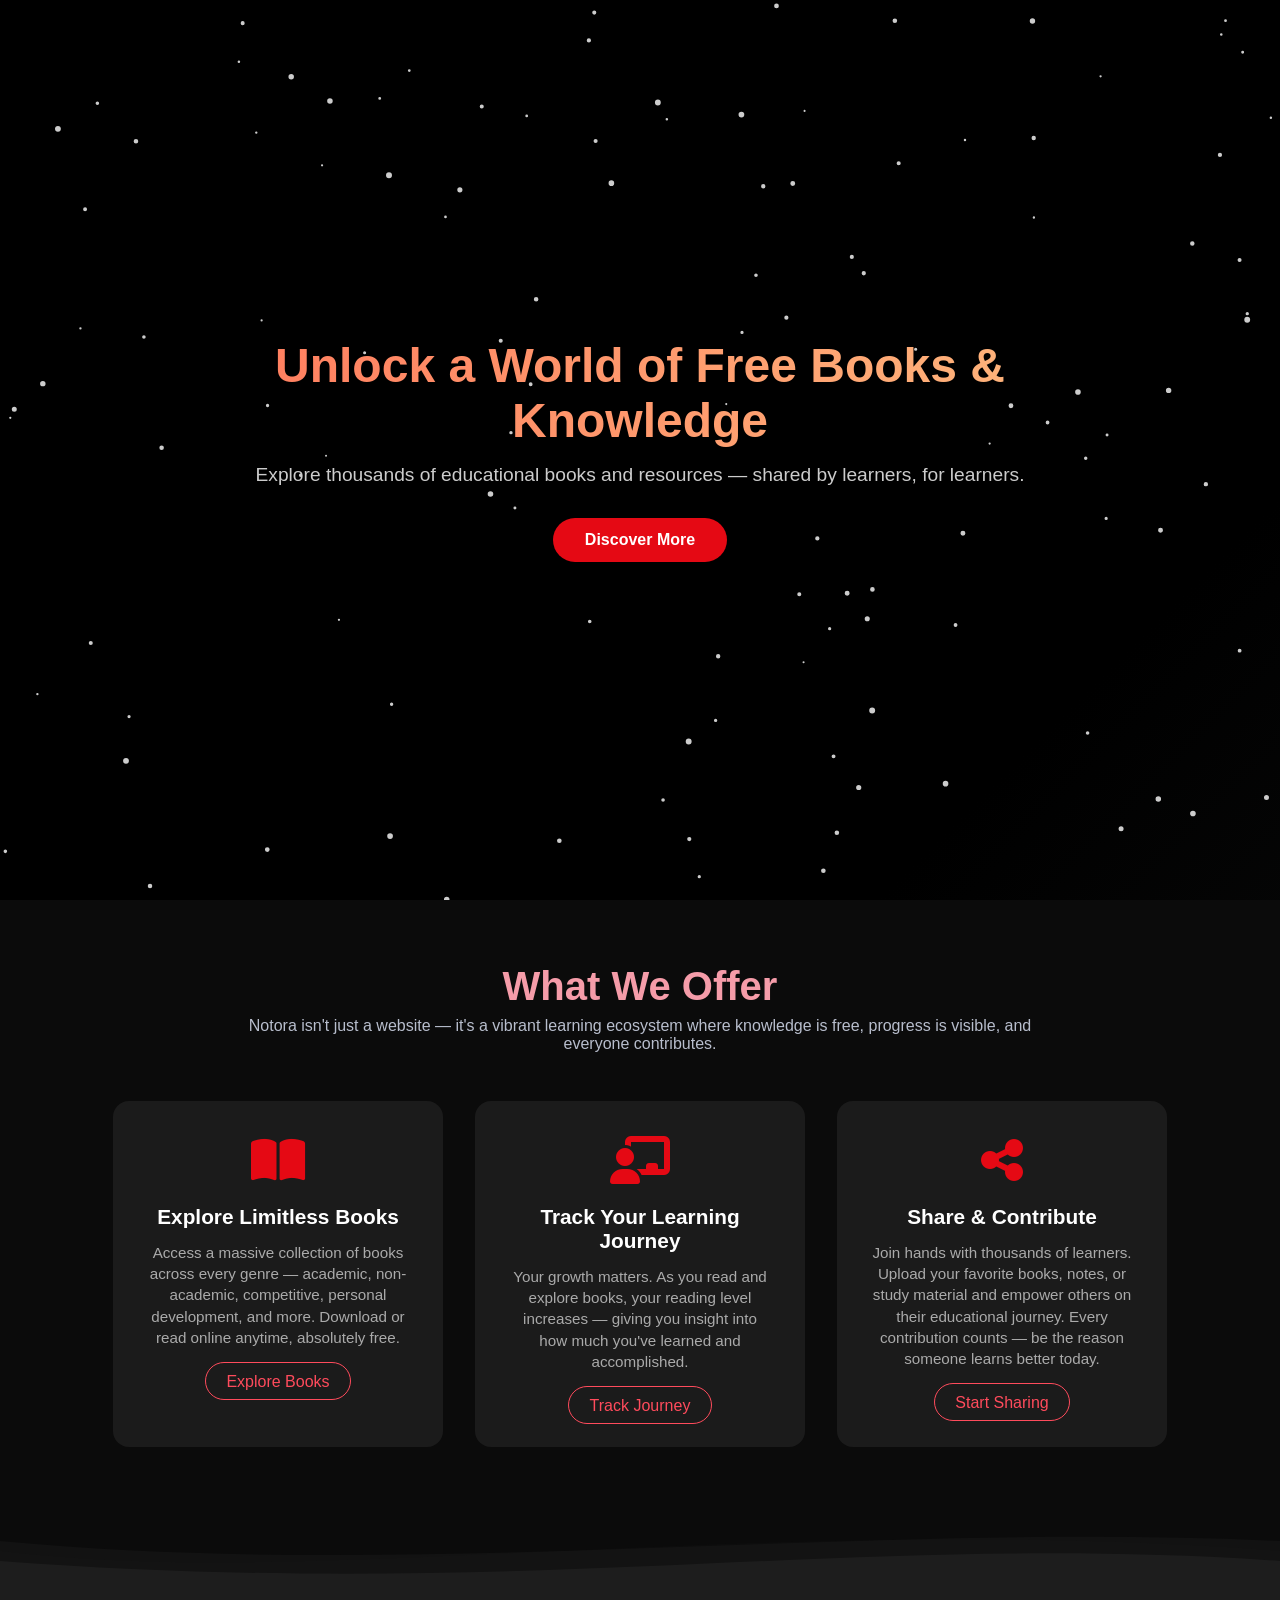
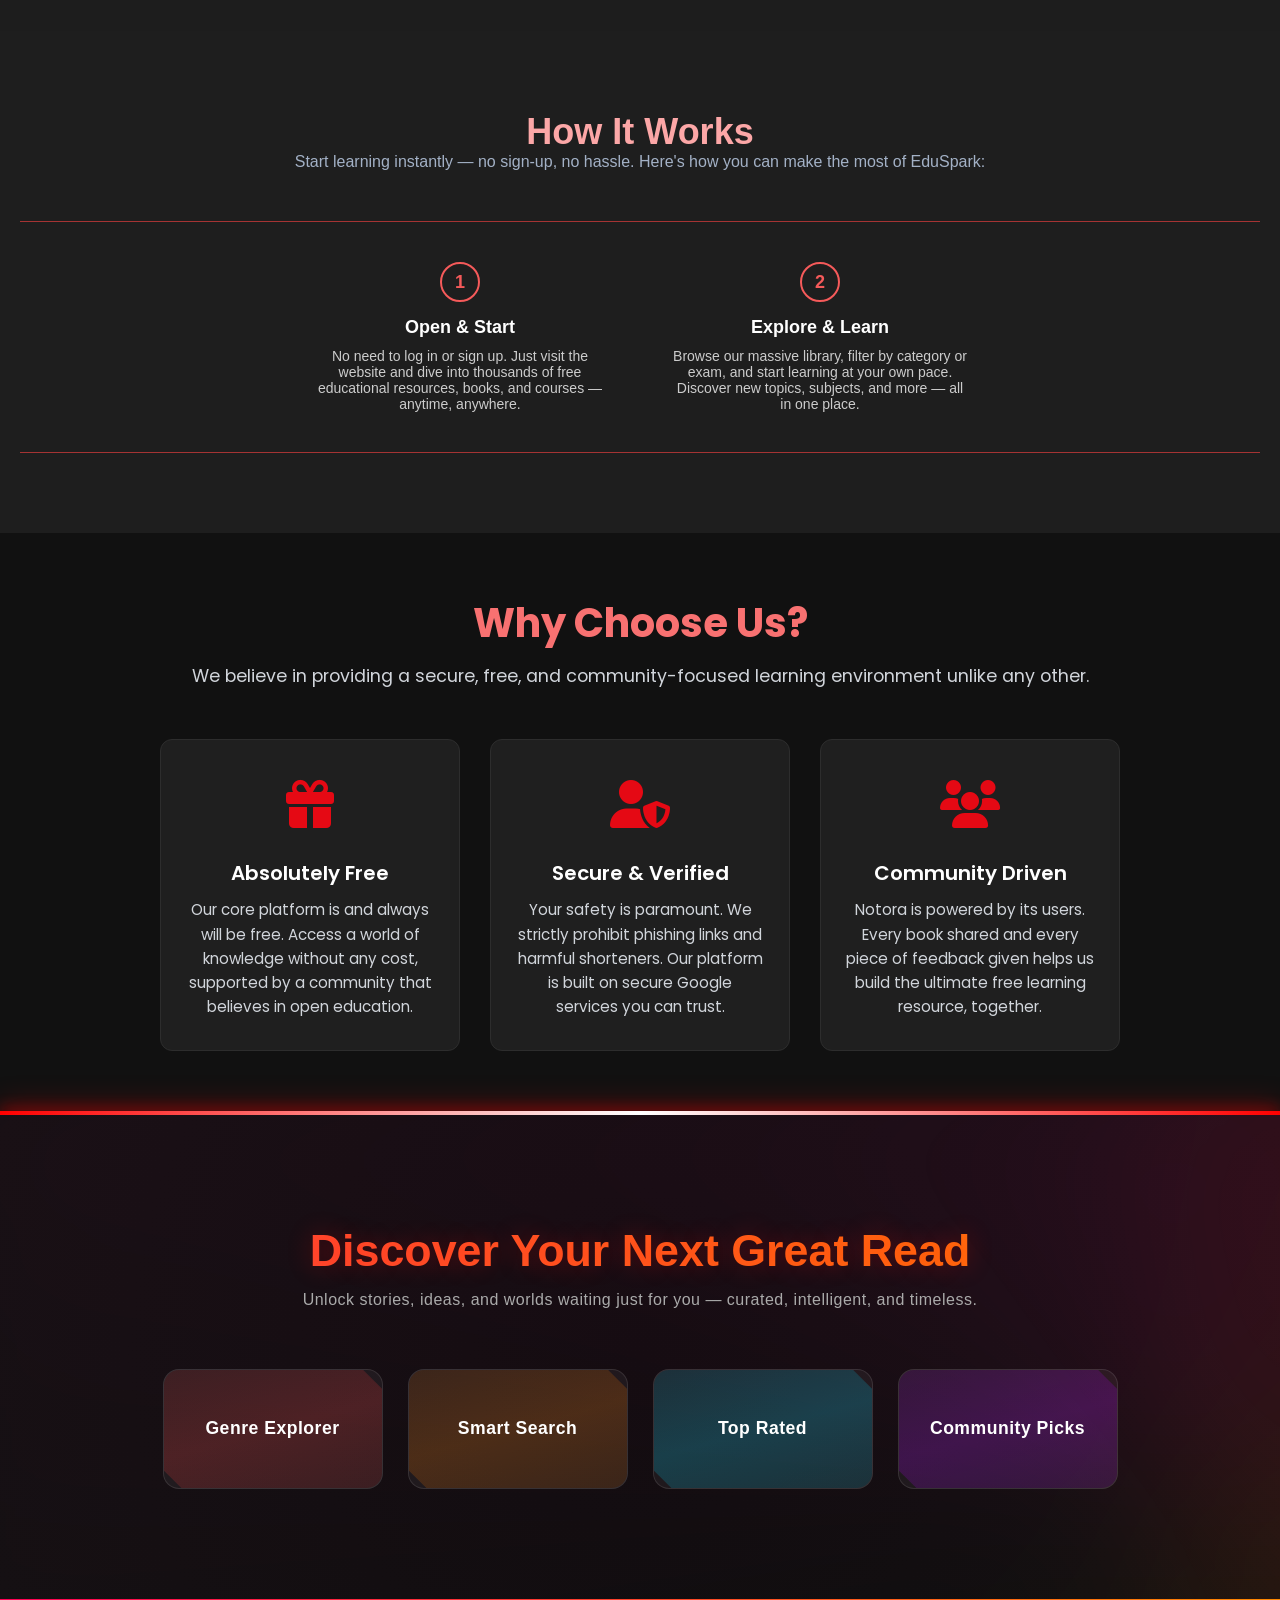
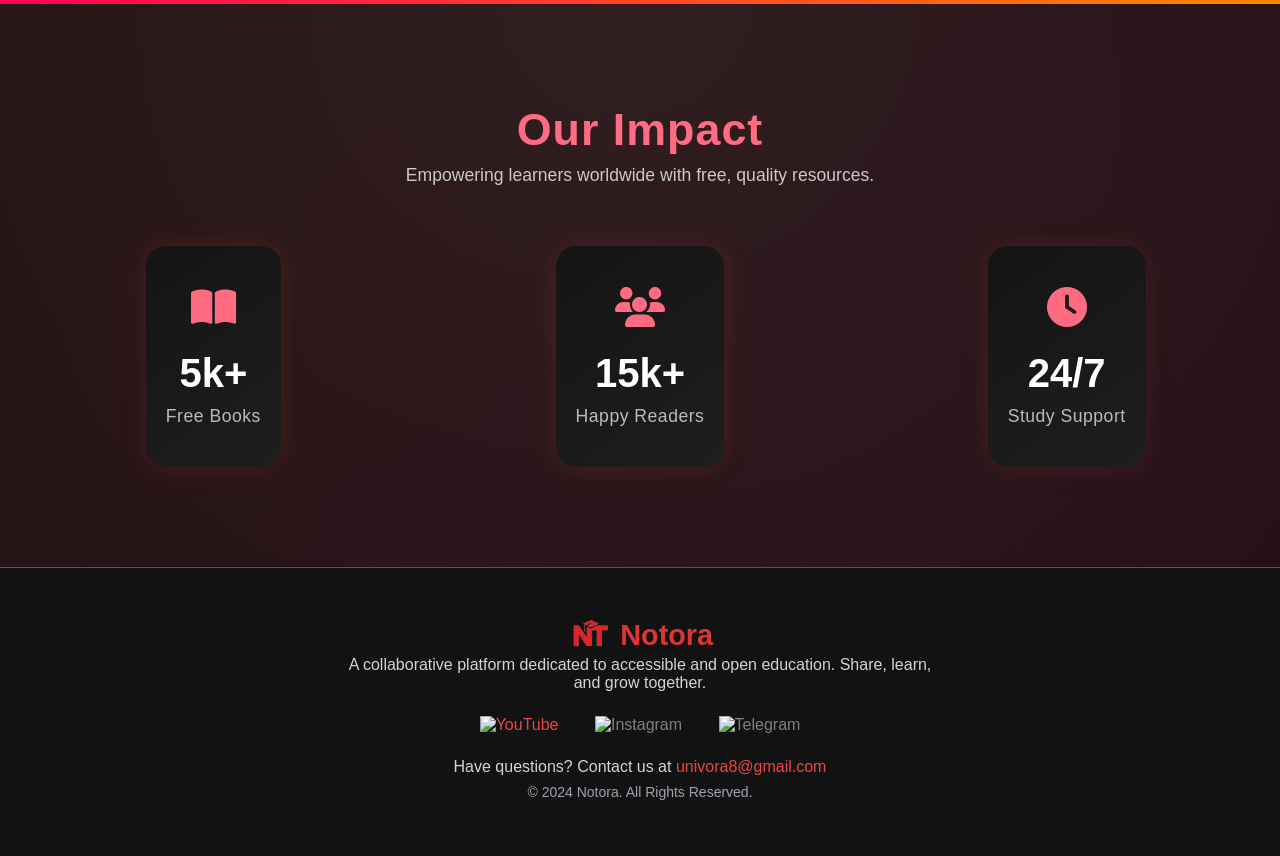
==== commit 1ad483c7: "Add files via upload" ====
--- a/index.html
+++ b/index.html
@@ -2,255 +2,490 @@
 <html lang="en">
 <head>
   <meta charset="UTF-8" />
-  <meta name="viewport" content="width=device-width, initial-scale=1.0" />
+  <meta name="viewport" content="width=device-width, initial-scale=1.0"/>
+  <link rel="stylesheet" href="https://cdnjs.cloudflare.com/ajax/libs/font-awesome/6.4.0/css/all.min.css"/>
+  <link rel="stylesheet" href="https://cdnjs.cloudflare.com/ajax/libs/font-awesome/6.5.0/css/all.min.css">
+ 
+
+  
   <title>Notora</title>
-  <link href="https://fonts.googleapis.com/css2?family=Inter:wght@400;600;700&display=swap" rel="stylesheet">
-  <link rel="stylesheet" href="https://cdnjs.cloudflare.com/ajax/libs/font-awesome/6.4.0/css/all.min.css">
-<link rel="stylesheet" href="https://cdnjs.cloudflare.com/ajax/libs/font-awesome/6.5.0/css/all.min.css" integrity="sha512-HK5fgLBL+xKzZ2aM4N2kBlt2vC2Q5H8vG1+0T1pp4eVhPhW4m7jRLm1X2zM0M1V2WwhXfXb5ypz1RyKz+jW+1A==" crossorigin="anonymous" referrerpolicy="no-referrer" />
-<link rel="stylesheet"
-  href="https://cdnjs.cloudflare.com/ajax/libs/font-awesome/6.6.0/css/all.min.css"
-  integrity="sha512-Kf5u1f3B4uFQf3dIvQ4Gxx9u0b9g8+u+1RTQeQHPuLsu3Yb6t8o1fS8OkRE4EXGp6bS0pKQ3i5Vpq+zkL8z6XQ=="
-  crossorigin="anonymous"
-  referrerpolicy="no-referrer"
-/>
-
-   <link href="https://fonts.googleapis.com/css2?family=Poppins:wght@400;500;600;700&display=swap" rel="stylesheet">
-
   <link rel="stylesheet" href="style.css" />
 </head>
 <body>
- 
-<!-- <header class="header">
-  <div class="logo">📚 EduSpark</div>
-
-  <div class="search-box" id="searchBox">
+
     
-  </div>
-  <button id="openSearch" class="icon-btn">🔍</button>
-
-  <div class="right-section">
-    <div class="badge-icon" title="Badges">
-      🏅
-    </div>
-
-    <div class="profile-icon" title="Your Profile">
-      <img src="https://cdn-icons-png.flaticon.com/512/3135/3135715.png" alt="Profile">
-    </div>
-    
-
-    
-  </div>
-</header> -->
-<header class="header">
-  <!-- <div class="logo"> Notora</div> -->
-   <div class="logo">
-  <img src="Lucid_Realism_Create_a_modern_flat_educational_logo_with_the_b_1.png" alt="logo" class="logo-img">
-  Notora
-</div>
-
-
-
-
-
-  <div class="search-box" id="searchBox">
-    <!-- Search input to be added dynamically -->
-  </div>
-
-  <!-- <button id="openSearch" class="icon-btn">🔍</button> -->
-   <button id="openSearch" class="icon-btn">
-  <i class='fa fa-search' style='color: red'></i>
-</button>
-
-
-  
-       <!-- <div class="badge-icon" title="Badges">🏅</div> -->
-        <!-- <div class="badge-icon" title="Badges">
-  <i class="fa fa-trophy"></i>
-</div> -->
-
-
-<!-- <div id="badgePanel" class="badge-panel hidden">
-  <div class="badge-box">
-    <button id="closeBadge" class="close-badge">✖</button>
-    <h2>Your Reading Badge</h2>
-    <div class="badge-progress">
-      <div class="badge-circle" id="badgeCircle">Level 0</div>
-      <div class="badge-bar">
-        <div id="badgeFill"></div>
-      </div>
-      <p id="badgeReadCount">0</p>
-      <p id="badgeLevelText">Start reading to earn badges!</p>
+
+
+  <div class="hero-container">
+    <canvas id="snowCanvas"></canvas>
+    <div class="hero-text">
+      <h1>Unlock a World of Free Books & Knowledge</h1>
+      <p>Explore thousands of educational books and resources — shared by learners, for learners.</p>
+      <a href="home.html" class="cta">Discover More</a>
     </div>
   </div>
-</div> -->
-
-
-
-
-    <!-- <div class="profile-icon" title="Your Profile" id="profileIcon">
-      <img src="https://cdn-icons-png.flaticon.com/512/3135/3135715.png" alt="Profile" />
+
+  <section class="offer-section">
+  <h2 class="offer-heading">What We Offer</h2>
+  <p class="offer-subtitle">
+    Notora isn't just a website — it's a vibrant learning ecosystem where knowledge is free, progress is visible, and everyone contributes.
+  </p>
+  <div class="offer-cards">
+    <div class="offer-card">
+      <div class="offer-icon"><i class="fas fa-book-open"></i></div>
+      <h3>Explore Limitless Books</h3>
+      <p>
+        Access a massive collection of books across every genre — academic, non-academic, competitive, personal development, and more. Download or read online anytime, absolutely free.
+      </p>
+      <a href="home.html" class="offer-btn">Explore Books</a>
     </div>
-  </div> -->
-  <!-- <div class="profile-icon" title="Your Profile" id="profileIcon">
-  <img src="https://cdn-icons-png.flaticon.com/512/3135/3135715.png" alt="Profile" />
-    
-  <div class="profile-menu" id="profileMenu">
-    <button onclick="location.href='profile.html'"><i class="fa-solid fa-user"></i> Profile</button>
-    <button onclick="location.href='bookmark.html'"><i class="fa-solid fa-bookmark"></i> Bookmarks</button>
-     <button onclick="location.href='achievements.html'"><i class='fa-solid fa-medal'></i> Reward</button>
-    <button onclick="location.href='donate.html'"><i class='fa fa-book'></i> Donate</button>
-    <button onclick="location.href='setting.html'"><i class="fa-solid fa-gear"></i> Settings</button>
-    <button onclick="location.href='about.html'"><i class='fa fa-info-circle'></i> About</button>
-  </div>
-</div> -->
-  <!-- ✅ Profile Menu with Bars Icon -->
-<div class="profile-icon" title="Menu" id="profileIcon">
-  <i class="fa fa-bars" style="font-size: 1.8rem; color: #e50914; cursor: pointer;"></i>
-
-  <div class="profile-menu" id="profileMenu">
-    <button onclick="location.href='profile.html'"><i class="fa-solid fa-user"></i> Profile</button>
-    <button onclick="location.href='bookmark.html'"><i class="fa-solid fa-bookmark"></i> Bookmarks</button>
-    <button onclick="location.href='achievements.html'"><i class="fa-solid fa-medal"></i> Reward</button>
-    <button onclick="location.href='donate.html'"><i class="fa-solid fa-book"></i> Donate</button>
-    <button onclick="location.href='setting.html'"><i class="fa-solid fa-gear"></i> Settings</button>
-    <button onclick="location.href='about.html'"><i class="fa-solid fa-circle-info"></i> About</button>
-  </div>
-</div>
-
-
-  
-</header>
-<div id="badgePanel" class="badge-panel hidden">
-  <div class="badge-box">
-    <button id="closeBadge" class="close-badge">✖</button>
-    <h2>🏅 Your Badge Progress</h2>
-    <p id="badgeLevelText">Loading...</p>
-    <div class="badge-progress">
-      <div class="badge-circle" id="badgeCircle">Level 0</div>
-      <div class="badge-bar"><div id="badgeFill"></div></div>
-      <p><span id="badgeReadCount">0</span> books read</p>
+    <div class="offer-card glow">
+      <div class="offer-icon"><i class="fas fa-chalkboard-teacher"></i></div>
+      <h3>Track Your Learning Journey</h3>
+      <p>
+        Your growth matters. As you read and explore books, your reading level increases — giving you insight into how much you've learned and accomplished.
+      </p>
+      <a href="home.html" class="offer-btn">Track Journey</a>
+    </div>
+    <div class="offer-card">
+      <div class="offer-icon"><i class="fas fa-share-alt"></i></div>
+      <h3>Share & Contribute</h3>
+      <p>
+        Join hands with thousands of learners. Upload your favorite books, notes, or study material and empower others on their educational journey. Every contribution counts — be the reason someone learns better today.
+      </p>
+      <a href="share.html" class="offer-btn">Start Sharing</a>
     </div>
   </div>
+</section>
+
+<!-- Realistic Liquid Wave Divider -->
+<div class="liquid-wave-divider">
+  <svg class="wave-layer wave-layer1" viewBox="0 0 1200 120" preserveAspectRatio="none">
+    <path d="M0,40 C150,80 350,0 600,40 C850,80 1050,0 1200,40 L1200,120 L0,120 Z"></path>
+  </svg>
+  <svg class="wave-layer wave-layer2" viewBox="0 0 1200 120" preserveAspectRatio="none">
+    <path d="M0,30 C200,70 400,10 600,30 C800,50 1000,10 1200,30 L1200,120 L0,120 Z"></path>
+  </svg>
+  <svg class="wave-layer wave-layer3" viewBox="0 0 1200 120" preserveAspectRatio="none">
+    <path d="M0,50 C250,90 400,20 600,50 C800,80 1000,20 1200,50 L1200,120 L0,120 Z"></path>
+  </svg>
 </div>
 
 
 
-<!-- Profile Fullscreen Section -->
-<!-- <div id="profileOverlay" class="profile-overlay hidden">
-  <div class="profile-content">
-    <button id="closeProfile" class="close-btn">✖</button>
-
-    <div class="profile-pic-container">
-      <img id="userImage" src="https://cdn-icons-png.flaticon.com/512/3135/3135715.png" alt="User Image">
-      <div class="image-options hidden" id="imageOptions">
-        <button onclick="changeImage()">Change Image</button>
-        <button onclick="deleteImage()">Delete Image</button>
+
+<section class="how-it-works">
+  <h2 class="hiw-title">How It Works</h2>
+  <p class="hiw-subtitle">Start learning instantly — no sign-up, no hassle. Here's how you can make the most of EduSpark:</p>
+  <div class="hiw-steps">
+    <div class="hiw-step">
+      <div class="hiw-number">1</div>
+      <h3>Open & Start</h3>
+      <p>No need to log in or sign up. Just visit the website and dive into thousands of free educational resources, books, and courses — anytime, anywhere.</p>
+    </div>
+    <div class="hiw-step">
+      <div class="hiw-number">2</div>
+      <h3>Explore & Learn</h3>
+      <p>Browse our massive library, filter by category or exam, and start learning at your own pace. Discover new topics, subjects, and more — all in one place.</p>
+    </div>
+    <!-- <div class="hiw-step">
+      <div class="hiw-number">3</div>
+      <h3>Contribute & Grow</h3>
+      <p>Share your resources with others, give feedback, and help the EduSparK community thrive.</p>
+    </div> -->
+  </div>
+</section>
+
+<!-- WHY CHOOSE US SECTION -->
+<section style="background: #111; padding: 60px 20px; color: white; font-family: 'Poppins', sans-serif;">
+  <div style="max-width: 1200px; margin: 0 auto; text-align: center;">
+    <h2 style="color: #f87171; font-size: 2.5rem; font-weight: 700; margin-bottom: 10px; animation: fadeInDown 1s ease;">Why Choose Us?</h2>
+    <p style="color: #d1d5db; font-size: 1.1rem; margin-bottom: 50px; animation: fadeInUp 1s ease;">
+      We believe in providing a secure, free, and community-focused learning environment unlike any other.
+    </p>
+    <div style="display: flex; flex-wrap: wrap; justify-content: center; gap: 30px;">
+      
+      <!-- Box 1 -->
+      <div class="why-box">
+        <div class="offer-icon"><i class="fa fa-gift"></i></div>
+        <h3>Absolutely Free</h3>
+        <p>Our core platform is and always will be free. Access a world of knowledge without any cost, supported by a community that believes in open education.</p>
+      </div>
+
+      <!-- Box 2 -->
+      <div class="why-box">
+        <div class="offer-icon"><i class="fas fa-user-shield feature-icon"></i></i></div>
+        <h3>Secure & Verified</h3>
+        <p>Your safety is paramount. We strictly prohibit phishing links and harmful shorteners. Our platform is built on secure Google services you can trust.</p>
+      </div>
+
+      <!-- Box 3 -->
+      <div class="why-box">
+        <div class="offer-icon"><i class="fas fa-users feature-icon"></i></i></div>
+        <h3>Community Driven</h3>
+        <p>Notora is powered by its users. Every book shared and every piece of feedback given helps us build the ultimate free learning resource, together.</p>
       </div>
     </div>
-
-    <div class="username" id="usernameDisplay" onclick="editUsername()">
-      Click to add name
-    </div>
-
-    <div class="badges">
-      <div class="badge">📈 Level: <span id="userLevel">1</span></div>
-      <div class="badge">📚 Total Read: <span id="readBooks">0</span></div>
-      <div class="badge fav-section" onclick="toggleFavBooks()">⭐ "Some features of this website are still under development. Feel free to explore and use the available sections!" </div>
-    </div>
-
+  </div>
+</section>
+
+
+
+<!-- Electric Divider -->
+<div class="electric-divider"></div>
+
+
+<!-- ===== UNIQUE DISCOVER SECTION ===== -->
+<section id="discover-section-unique">
+  <div class="discover-bg"></div>
+  
+  <div class="discover-wrapper">
+    <h2 class="discover-heading">Discover Your Next Great Read</h2>
+    <p class="discover-tagline">Unlock stories, ideas, and worlds waiting just for you — curated, intelligent, and timeless.</p>
     
-    <div class="fav-books hidden" id="favBooksSection">
-      <h3>Your Favorites Rolex Sir</h3>
-      <div class="book-grid" id="favBookGrid"></div>
+    <div class="discover-showcase">
+      <div class="discover-slide" style="--clr:#ff3c3c;">
+        <span>Genre Explorer</span>
+      </div>
+      <div class="discover-slide" style="--clr:#ff7b00;">
+        <span>Smart Search</span>
+      </div>
+      <div class="discover-slide" style="--clr:#00d8ff;">
+        <span>Top Rated</span>
+      </div>
+      <div class="discover-slide" style="--clr:#b400ff;">
+        <span>Community Picks</span>
+      </div>
     </div>
   </div>
-</div> -->
-
-
-<section class="category-section" id="latest-section">
-  <h2 class="category-title"><i class='fa-solid fa-fire-flame-curved' style='color: red'></i> Latest Upload</h2>
-  <div class="book-slider" id="latestBooks"></div>
 </section>
 
-<section class="category-section" id="continue-section" style="display:none; opacity:0; transition:opacity 0.5s ease;">
-  <h2 class="category-title"><i class='fas fa-book-open'></i> Continue Reading</h2>
-  <div class="book-slider" id="continueBooks"></div>
+
+
+<style>
+/* ==== UNIQUE DISCOVER SECTION ==== */
+#discover-section-unique {
+  position: relative;
+  background: radial-gradient(circle at center, #0d0d0d 0%, #111 100%);
+  overflow: hidden;
+  padding: 110px 20px;
+  color: #fff;
+  text-align: center;
+  z-index: 1;
+}
+
+/* moving blurred gradient background */
+.discover-bg {
+  position: absolute;
+  top: -100px;
+  left: -100px;
+  width: 200%;
+  height: 200%;
+  background: conic-gradient(
+    from 0deg,
+    rgba(255, 0, 100, 0.15),
+    rgba(255, 100, 0, 0.1),
+    rgba(255, 255, 255, 0),
+    rgba(255, 0, 150, 0.1)
+  );
+  animation: rotateGradient 20s linear infinite;
+  filter: blur(80px);
+  z-index: 0;
+}
+
+@keyframes rotateGradient {
+  0% { transform: rotate(0deg); }
+  100% { transform: rotate(360deg); }
+}
+
+.discover-wrapper {
+  position: relative;
+  z-index: 1;
+  max-width: 1200px;
+  margin: 0 auto;
+}
+
+.discover-heading {
+  font-size: 2.8rem;
+  font-weight: 800;
+  color: transparent;
+  background: linear-gradient(90deg, #ff3c3c, #ff7b00, #ff3c3c);
+  -webkit-background-clip: text;
+  background-clip: text;
+  animation: gradientMove 5s ease-in-out infinite;
+  background-size: 200%;
+  text-shadow: 0 0 25px rgba(255, 0, 0, 0.3);
+}
+
+@keyframes gradientMove {
+  0% { background-position: 0%; }
+  100% { background-position: 200%; }
+}
+
+.discover-tagline {
+  color: #aaa;
+  font-size: 1rem;
+  margin: 15px 0 60px;
+  letter-spacing: 0.5px;
+}
+
+/* Showcase strip animation */
+.discover-showcase {
+  display: flex;
+  justify-content: center;
+  flex-wrap: wrap;
+  gap: 25px;
+  perspective: 1000px;
+}
+
+.discover-slide {
+  position: relative;
+  background: rgba(255, 255, 255, 0.05);
+  border: 1px solid rgba(255, 255, 255, 0.1);
+  border-radius: 16px;
+  width: 220px;
+  height: 120px;
+  display: flex;
+  align-items: center;
+  justify-content: center;
+  color: #fff;
+  font-weight: 600;
+  font-size: 1.1rem;
+  overflow: hidden;
+  transform-style: preserve-3d;
+  transform: rotateY(0deg);
+  transition: all 0.7s cubic-bezier(0.19, 1, 0.22, 1);
+  box-shadow: 0 0 0 rgba(255,255,255,0);
+}
+
+.discover-slide::before {
+  content: "";
+  position: absolute;
+  width: 180%;
+  height: 180%;
+  top: -40%;
+  left: -40%;
+  background: linear-gradient(120deg, transparent, var(--clr), transparent);
+  transform: rotate(45deg);
+  opacity: 0.2;
+  animation: slideLight 5s linear infinite;
+}
+
+@keyframes slideLight {
+  0% { transform: rotate(45deg) translateX(-200px); }
+  100% { transform: rotate(45deg) translateX(200px); }
+}
+
+.discover-slide:hover {
+  transform: rotateY(10deg) scale(1.1);
+  box-shadow: 0 10px 25px rgba(255, 60, 60, 0.3);
+}
+
+.discover-slide span {
+  position: relative;
+  z-index: 2;
+  letter-spacing: 0.5px;
+}
+
+/* Scroll reveal animation */
+.discover-slide {
+  opacity: 0;
+  transform: translateY(60px);
+}
+.discover-slide.visible {
+  opacity: 1;
+  transform: translateY(0);
+  transition: all 0.8s ease-out;
+}
+
+/* Responsive */
+@media (max-width: 600px) {
+  .discover-heading { font-size: 2rem; }
+  .discover-tagline { font-size: 0.9rem; }
+  .discover-slide {
+    width: 160px;
+    height: 100px;
+    font-size: 1rem;
+  }
+}
+
+.electric-divider {
+  position: relative;
+  height: 4px;
+  background: linear-gradient(90deg, #ff0000, #ffffff, #ff0000);
+  box-shadow: 0 0 15px #ff0000, 0 0 30px #ff0000;
+  animation: electricMove 2s linear infinite;
+}
+
+@keyframes electricMove {
+  0% { background-position: 0% 50%; }
+  100% { background-position: 100% 50%; }
+}
+
+</style>
+
+<script>
+/* ===== Scroll Reveal for Unique Discover Section ===== */
+const slides = document.querySelectorAll("#discover-section-unique .discover-slide");
+
+const observer = new IntersectionObserver(entries => {
+  entries.forEach(entry => {
+    if (entry.isIntersecting) {
+      entry.target.classList.add("visible");
+      observer.unobserve(entry.target);
+    }
+  });
+}, { threshold: 0.2 });
+
+slides.forEach(slide => observer.observe(slide));
+</script>
+
+<!-- Gradient Glow Divider -->
+<div class="glow-divider"></div>
+
+
+<!-- ========== STATS SECTION ========== -->
+<section class="stats-section">
+  <div class="stats-overlay"></div>
+  <div class="stats-container">
+    <h2 class="stats-heading">Our Impact</h2>
+    <p class="stats-subtext">Empowering learners worldwide with free, quality resources.</p>
+    <div class="stats-grid">
+      <div class="stat-card">
+        <div class="stat-icon"><i class="fas fa-book-open"></i></div>
+        <h3 class="stat-number" data-target="50000">5k+</h3>
+        <p class="stat-label"> Free Books  </p>
+      </div>
+
+      <div class="stat-card">
+        <div class="stat-icon"><i class="fas fa-users"></i></div>
+        <h3 class="stat-number" data-target="25000">15k+</h3>
+        <p class="stat-label">Happy Readers</p>
+      </div>
+
+      <div class="stat-card">
+        <div class="stat-icon"><i class="fas fa-clock"></i></div>
+        <h3 class="stat-number" data-target="24">24/7</h3>
+        <p class="stat-label"> Study Support</p>
+      </div>
+    </div>
+  </div>
 </section>
 
-<section class="category-section" id="top10-section" style="display:none;opacity:0;transition:opacity .6s ease;">
-  <h2 class="category-title"> TOP 10 TODAY</h2><div id="top10Books"></div>
-</section>
-  
-
-<!-- <section class="category-section" id="latest-section">
-  <h2 class="category-title">
-    <i class="fa-solid fa-fire-flame-curved" style="color: #e50914;"></i> Latest Books
-  </h2>
-  <div class="book-slider" id="latestBooks"></div>
-</section>
-
-<section class="category-section" id="continue-section" style="display:none; opacity:0; transition:opacity 0.5s ease;">
-  <h2 class="category-title">
-    <i class="fa-solid fa-book-open-reader" style="color: #e50914;"></i> Continue Reading
-  </h2>
-  <div class="book-slider" id="continueBooks"></div>
-</section>
-
-<section class="category-section" id="top10-section" style="display:none; opacity:0; transition:opacity 0.6s ease;">
-  <h2 class="category-title">
-    <i class="fa-solid fa-trophy" style="color: #e50914;"></i> Top 10 Books Today
-  </h2>
-  <div id="top10Books"></div>
-</section> -->
-
-
-
-
-
-
-
-
-  <main id="mainContent">
-    <div id="categoryContainer"></div>
-  </main>
-
-  <div id="searchOverlay" class="hidden">
-    <div class="search-overlay-box">
-      <input type="text" placeholder="Search books..." id="overlaySearchInput">
-      <button id="closeOverlay">×</button>
-    </div>
-    <div id="searchResults" class="grid-container"></div>
-  </div>
-
-  <!-- <div id="bookModal" class="modal hidden">
-    <button id="closeModal">×</button>
-    <div class="modal-content">
-      <h2 id="modalTitle"></h2>
-      <iframe id="pdfViewer" src="" frameborder="0"></iframe>
-      <button id="fullscreenBtn">Full Screen</button>
-    </div>
+<script src="https://kit.fontawesome.com/a81368914c.js" crossorigin="anonymous"></script>
+<!-- Glow Hover Effects -->
+<style>
+@keyframes fadeInDown {
+  from { opacity: 0; transform: translateY(-20px); }
+  to { opacity: 1; transform: translateY(0); }
+}
+@keyframes fadeInUp {
+  from { opacity: 0; transform: translateY(20px); }
+  to { opacity: 1; transform: translateY(0); }
+}
+
+.why-box {
+  background-color: #1f1f1f;
+  border: 1px solid #2d2d2d;
+  border-radius: 12px;
+  padding: 30px 25px;
+  max-width: 300px;
+  flex: 1;
+  min-width: 250px;
+  position: relative;
+  overflow: hidden;
+  cursor: pointer;
+  text-align: center;
+  transition: transform 0.3s ease, box-shadow 0.3s ease;
+  animation: fadeInUp 1s ease;
+}
+
+.why-box:hover {
+  transform: translateY(-10px);
+  box-shadow: 0 0 20px rgba(239, 68, 68, 0.3), 0 0 40px rgba(239, 68, 68, 0.1);
+}
+
+.why-box::before {
+  content: '';
+  position: absolute;
+  top: var(--y);
+  left: var(--x);
+  transform: translate(-50%, -50%);
+  width: 0;
+  height: 0;
+  background: radial-gradient(circle, rgba(239,68,68,0.4) 0%, transparent 80%);
+  border-radius: 50%;
+  transition: width 0.3s ease, height 0.3s ease;
+  pointer-events: none;
+  z-index: 0;
+}
+
+.why-box:hover::before {
+  width: 200px;
+  height: 200px;
+}
+
+.why-box .icon {
+  font-size: 2.5rem;
+  color: #ef4444;
+  margin-bottom: 20px;
+  z-index: 1;
+  position: relative;
+}
+
+.why-box h3 {
+  font-size: 1.25rem;
+  font-weight: 600;
+  color: white;
+  margin-bottom: 10px;
+  z-index: 1;
+  position: relative;
+}
+
+.why-box p {
+  font-size: 0.95rem;
+  color: #d1d5db;
+  line-height: 1.6;
+  z-index: 1;
+  position: relative;
+}
+
+.glow-divider {
+  height: 5px;
+  background: linear-gradient(90deg, #ff0055, #ff8800, #ff0055);
+  background-size: 200% 200%;
+  animation: glowMove 3s linear infinite;
+  box-shadow: 0 0 20px rgba(255, 0, 85, 0.6);
+}
+
+@keyframes glowMove {
+  0% { background-position: 0% 50%; }
+  100% { background-position: 100% 50%; }
+}
+
+
+</style>
+
+<!-- Cursor Position Glow Script -->
+<script>
+document.querySelectorAll('.why-box').forEach(box => {
+  box.addEventListener('mousemove', e => {
+    const rect = box.getBoundingClientRect();
+    const x = e.clientX - rect.left;
+    const y = e.clientY - rect.top;
+    box.style.setProperty('--x', `${x}px`);
+    box.style.setProperty('--y', `${y}px`);
+  });
+});
+</script>
+
+
+
+<footer style="background-color: #121212; color: #d1d5db; text-align: center; padding: 2rem 1rem;">
+  <!-- <div style="margin-bottom: 1rem;">
+    <img src="Lucid_Realism_Create_a_modern_flat_educational_logo_with_the_b_1.png" alt="EduSpark Logo" style="height: 40px;">
+    <h2 style="color: #ef4444; font-size: 1.5rem; margin-top: 0.5rem;">Notora</h2>
   </div> -->
-
-
-  <div id="bookModal" class="modal hidden">
-  <div class="modal-backdrop"></div>
-  <div class="modal-content scale-in">
-    <button id="closeModal">×</button>
-    <h2 id="modalTitle"></h2>
-    <iframe id="pdfViewer" src="" frameborder="0"></iframe>
-    <button id="fullscreenBtn">📖 Full Screen</button>
-    
-  </div>
-</div>
-
-
-  
-<audio id="notify-sound">
-  <source src="notification-sound-effect-372475.mp3" type="audio/mpeg">
-</audio>
-
-<!-- <footer style="background-color: #121212; color: #d1d5db; text-align: center; padding: 2rem 1rem;">
- 
   <div style="display: flex; justify-content: center; align-items: center; margin-top: 1rem;">
   <img src="Lucid_Realism_Create_a_modern_flat_educational_logo_with_the_b_1.png" alt="EduSpark Logo" style="height: 40px; margin-right: 8px;">
   <h2 style="color: #db3535; font-size: 1.8rem; margin: 0;">Notora</h2>
@@ -269,85 +504,662 @@
     Have questions? Contact us at <a href="mailto:edusparkofficial@gmail.com" style="color: #ef4444;">univora8@gmail.com</a>
   </p>
   <p style="font-size: 0.875rem; color: #9ca3af;">
-    Notora is a part of Univora. For any queries or issues, please contact Univora support.<br>
     © 2024 Notora. All Rights Reserved.
   </p>
-</footer> -->
-  <footer id="nt-footer">
-  <div class="nt-footer-content">
-    <div class="nt-footer-left">
-      <div class="nt-footer-logo">
-        <img src="Lucid_Realism_Create_a_modern_flat_educational_logo_with_the_b_1.png" alt="Notora Logo">
-        <h2><span></span> Notora</h2>
-      </div>
-      <p class="nt-footer-desc">
-        A collaborative platform dedicated to accessible and open education.<br>
-        Empowering readers to <strong>share, learn, and grow together.</strong>
-      </p>
-    </div>
-
-    <div class="nt-footer-links">
-      <h3>Quick Links</h3>
-      <ul>
-        <li><a href="profile.html"><i class="fa-solid fa-user"></i> Profile</a></li>
-        <li><a href="bookmark.html"><i class="fa-solid fa-bookmark"></i> Bookmarks</a></li>
-        <li><a href="achievements.html"><i class="fa-solid fa-medal"></i> Rewards</a></li>
-        <li><a href="donate.html"><i class="fa-solid fa-hand-holding-heart"></i> Donate</a></li>
-        <li><a href="about.html"><i class="fa-solid fa-circle-info"></i> About</a></li>
-      </ul>
-    </div>
-
-    <div class="nt-footer-social">
-      <h3>Connect with Us</h3>
-      <div class="nt-social-icons">
-        <a href="#" title="YouTube"><i class="fa-brands fa-youtube"></i></a>
-        <a href="#" title="Instagram"><i class="fa-brands fa-instagram"></i></a>
-        <a href="#" title="Telegram"><i class="fa-brands fa-telegram"></i></a>
-        <a href="mailto:univora8@gmail.com" title="Email"><i class="fa-solid fa-envelope"></i></a>
-      </div>
-      <p class="nt-footer-mail">📩 univora8@gmail.com</p>
-    </div>
-  </div>
-
-  <div class="nt-footer-bottom">
-    <p>© 2024 <strong>Notora</strong>. All Rights Reserved. | A part of <strong>Univora</strong></p>
-  </div>
 </footer>
+
+
 
   <script src="script.js"></script>
 </body>
 </html>
-
-
-
-
-
-
-
-
-
-
-
-
-
-
-
-
-
-
-
-
-
-
-
-
-
-
-
-
-
-
-
-
-
-
+<style>
+    @import url('https://fonts.googleapis.com/css2?family=Poppins:wght@400;600;800&display=swap');
+
+* {
+  margin: 0;
+  padding: 0;
+  box-sizing: border-box;
+}
+
+body {
+  font-family: 'Poppins', sans-serif;
+  background-color: #0b0b0b;
+  color: white;
+  overflow-x: hidden;
+}
+
+
+header {
+  background-color: #121212;
+  padding: 1rem 2rem;
+  display: flex;
+  justify-content: space-between;
+  align-items: center;
+}
+
+header nav a {
+  color: #ffffff;
+  font-weight: 600;
+  text-decoration: none;
+  position: relative;
+}
+
+header nav a:first-child span {
+  position: absolute;
+  bottom: -8px;
+  left: 0;
+  width: 100%;
+  height: 2px;
+  background-color: #ef4444;
+}
+
+header nav a:nth-child(4) span {
+  position: absolute;
+  top: -8px;
+  right: -28px;
+  background-color: #ef4444;
+  color: white;
+  font-size: 10px;
+  padding: 2px 6px;
+  border-radius: 6px;
+}
+
+header nav a:nth-child(5) span {
+  position: absolute;
+  top: -8px;
+  right: -30px;
+  background-color: #22c55e;
+  color: white;
+  font-size: 10px;
+  padding: 2px 6px;
+  border-radius: 6px;
+}
+
+header a:last-child {
+  background-color: #ef4444;
+  color: white;
+  font-weight: 600;
+  padding: 0.5rem 1rem;
+  border-radius: 9999px;
+  text-decoration: none;
+}
+
+.hero-container {
+  position: relative;
+  height: 100vh;
+  width: 100%;
+  overflow: hidden;
+  display: flex;
+  align-items: center;
+  justify-content: center;
+  text-align: center;
+  padding: 2rem;
+}
+
+#snowCanvas {
+  position: absolute;
+  top: 0;
+  left: 0;
+  width: 100%;
+  height: 100%;
+  z-index: 0;
+}
+
+.hero-text {
+  position: relative;
+  z-index: 2;
+  max-width: 800px;
+}
+
+.hero-text h1 {
+  font-size: 3rem;
+  font-weight: 800;
+  background: linear-gradient(to right, #ff7e5f, #feb47b);
+  -webkit-background-clip: text;
+  -webkit-text-fill-color: transparent;
+  margin-bottom: 1rem;
+}
+
+.hero-text p {
+  font-size: 1.2rem;
+  color: #ccc;
+  margin-bottom: 2rem;
+}
+
+.cta {
+  display: inline-block;
+  background: #e50914;
+  color: white;
+  padding: 0.8rem 2rem;
+  border-radius: 30px;
+  text-decoration: none;
+  font-weight: 600;
+  transition: 0.3s;
+}
+
+.cta:hover {
+  background: #ff0f24;
+}
+
+@media (max-width: 768px) {
+  .hero-text h1 {
+    font-size: 2rem;
+  }
+  .hero-text p {
+    font-size: 1rem;
+  }
+}
+
+
+.offer-section {
+  padding: 4rem 2rem;
+  text-align: center;
+  background-color: #0b0b0b;
+}
+
+.offer-heading {
+  font-size: 2.5rem;
+  color: #f59ca9;
+  font-weight: 700;
+  margin-bottom: 0.5rem;
+}
+
+.offer-subtitle {
+  font-size: 1rem;
+  color: #b8becd;
+  margin-bottom: 3rem;
+  max-width: 800px;
+  margin-left: auto;
+  margin-right: auto;
+}
+
+.offer-cards {
+  display: flex;
+  flex-wrap: wrap;
+  justify-content: center;
+  gap: 2rem;
+}
+
+.offer-card {
+  background-color: #1b1b1b;
+  border-radius: 1rem;
+  padding: 2rem;
+  max-width: 330px;
+  transition: 0.3s ease;
+  text-align: center;
+  box-shadow: 0 0 0px rgba(255, 0, 0, 0);
+  border: 1px solid transparent;
+}
+
+.offer-card:hover {
+  transform: translateY(-10px);
+  box-shadow: 0 0 15px rgba(255, 0, 0, 0.3);
+  border: 1px solid #ff4b5c;
+}
+
+.offer-icon {
+  font-size: 3rem;
+  color: #e50914;
+  margin-bottom: 1rem;
+}
+
+.offer-card h3 {
+  color: white;
+  margin-bottom: 0.8rem;
+  font-size: 1.3rem;
+}
+
+.offer-card p {
+  color: #aaa;
+  font-size: 0.95rem;
+  margin-bottom: 1.5rem;
+  line-height: 1.4;
+}
+
+.offer-btn {
+  padding: 0.6rem 1.3rem;
+  background: transparent;
+  border: 1.5px solid #ff4b5c;
+  color: #ff4b5c;
+  border-radius: 25px;
+  text-decoration: none;
+  font-weight: 500;
+  transition: 0.3s;
+}
+
+.offer-btn:hover {
+  background-color: #ff4b5c;
+  color: white;
+}
+
+
+
+.how-it-works {
+  background-color: #1e1e1e;
+  text-align: center;
+  padding: 80px 20px;
+  color: #ffffff;
+}
+
+.hiw-title {
+  font-size: 36px;
+  font-weight: 700;
+  color: #fca7a7;
+  /* margin-bottom: 10px; */
+}
+
+.hiw-subtitle {
+  color: #a3b1c6;
+  font-size: 16px;
+  margin-bottom: 50px;
+}
+
+.hiw-steps {
+  display: flex;
+  justify-content: center;
+  gap: 60px;
+  flex-wrap: wrap;
+  border-top: 1px solid #a53333;
+  border-bottom: 1px solid #a53333;
+  padding: 40px 0;
+}
+
+.hiw-step {
+  max-width: 300px;
+}
+
+.hiw-number {
+  width: 40px;
+  height: 40px;
+  border: 2px solid #f55a5a;
+  color: #f55a5a;
+  font-weight: bold;
+  font-size: 18px;
+  border-radius: 50%;
+  margin: 0 auto 15px;
+  display: flex;
+  align-items: center;
+  justify-content: center;
+}
+
+.hiw-step h3 {
+  font-size: 18px;
+  font-weight: 600;
+  margin-bottom: 10px;
+  color: #ffffff;
+}
+
+.hiw-step p {
+  font-size: 14px;
+  color: #cccccc;
+}
+
+
+footer {
+  background-color: #121212;
+  border-top: 1px solid #a53333;
+  color: #d1d5db;
+  text-align: center;
+  padding: 2rem 1rem;
+}
+
+footer h2 {
+  color: #ef4444;
+  font-size: 1.5rem;
+  margin-top: 0.5rem;
+}
+
+footer p {
+  margin-bottom: 1.5rem;
+}
+
+footer a img {
+  height: 24px;
+  margin: 0 0.5rem;
+}
+
+footer a {
+  color: #ef4444;
+  text-decoration: none;
+}
+
+footer small {
+  font-size: 0.875rem;
+  color: #006c04;
+}
+
+
+/* ========== STATS SECTION STYLING ========== */
+.stats-section {
+  position: relative;
+  background: radial-gradient(circle at top, #1a1a1a, #0d0d0d);
+  color: #fff;
+  text-align: center;
+  padding: 100px 20px;
+  overflow: hidden;
+}
+
+.stats-overlay {
+  position: absolute;
+  top: 0; left: 0;
+  width: 100%; height: 100%;
+  background: linear-gradient(135deg, rgba(255, 75, 75, 0.1), rgba(255, 50, 120, 0.1));
+  z-index: 1;
+}
+
+.stats-container {
+  position: relative;
+  z-index: 2;
+}
+
+.stats-heading {
+  font-size: 2.8rem;
+  font-weight: 700;
+  color: #ff6b81;
+  letter-spacing: 1px;
+  margin-bottom: 10px;
+  animation: fadeInDown 1s ease forwards;
+}
+
+.stats-subtext {
+  color: #c9c9c9;
+  margin-bottom: 60px;
+  font-size: 1.1rem;
+  animation: fadeIn 1.5s ease forwards;
+}
+
+.stats-grid {
+  display: grid;
+  grid-template-columns: repeat(auto-fit, minmax(220px, 1fr));
+  gap: 40px;
+  justify-items: center;
+}
+
+.stat-card {
+  background: linear-gradient(145deg, #141414, #1e1e1e);
+  border-radius: 20px;
+  padding: 40px 20px;
+  box-shadow: 0 0 25px rgba(255, 90, 90, 0.15);
+  transition: all 0.4s ease;
+  position: relative;
+  overflow: hidden;
+}
+
+.stat-card::before {
+  content: "";
+  position: absolute;
+  top: -50%; left: -50%;
+  width: 200%; height: 200%;
+  background: radial-gradient(circle, rgba(255, 90, 90, 0.15) 0%, transparent 70%);
+  transform: scale(0);
+  transition: transform 0.5s ease;
+}
+
+.stat-card:hover::before {
+  transform: scale(1);
+}
+
+.stat-card:hover {
+  transform: translateY(-10px);
+  box-shadow: 0 0 35px rgba(255, 75, 75, 0.3);
+}
+
+.stat-icon {
+  font-size: 2.5rem;
+  color: #ff6b81;
+  margin-bottom: 20px;
+  transition: transform 0.3s ease;
+}
+
+.stat-card:hover .stat-icon {
+  transform: rotate(10deg) scale(1.2);
+}
+
+.stat-number {
+  font-size: 2.5rem;
+  font-weight: 700;
+  color: #fff;
+  margin: 10px 0;
+}
+
+.stat-label {
+  color: #bbb;
+  font-size: 1.1rem;
+  letter-spacing: 0.5px;
+}
+
+/* Animations */
+@keyframes fadeInDown {
+  0% { opacity: 0; transform: translateY(-30px); }
+  100% { opacity: 1; transform: translateY(0); }
+}
+
+@keyframes fadeIn {
+  from { opacity: 0; }
+  to { opacity: 1; }
+}
+
+.liquid-wave-divider {
+  position: relative;
+  height: 120px;
+  width: 100%;
+  overflow: hidden;
+  /* background: linear-gradient(to bottom, #000000, #0a0a0a, #121212); */
+  background:  #0b0b0b;
+}
+
+/* Common wave style */
+.liquid-wave-divider .wave-layer {
+  position: absolute;
+  bottom: 0;
+  width: 200%;
+  height: 100%;
+  animation: waveFlow 10s linear infinite;
+  opacity: 0.4;
+}
+
+/* Layer Colors + Depth Effects */
+.wave-layer1 path {
+  fill: rgba(20, 20, 20, 0.8);
+  
+}
+.wave-layer2 path {
+  fill: rgba(40, 40, 40, 0.6);
+  
+}
+.wave-layer3 path {
+  fill: rgba(70, 70, 70, 0.5);
+  
+}
+
+/* Layer Speeds (Different for realism) */
+.wave-layer1 {
+  animation-duration: 14s;
+  animation-direction: normal;
+}
+.wave-layer2 {
+  animation-duration: 10s;
+  animation-direction: reverse;
+}
+.wave-layer3 {
+  animation-duration: 18s;
+  animation-direction: normal;
+}
+
+/* Wave horizontal flowing motion */
+@keyframes waveFlow {
+  0% {
+    transform: translateX(0) translateY(0);
+  }
+  50% {
+    transform: translateX(-25%) translateY(4px);
+  }
+  100% {
+    transform: translateX(-50%) translateY(0);
+  }
+}
+
+/* Subtle glow + reflection */
+.liquid-wave-divider::after {
+  content: "";
+  position: absolute;
+  top: -20px;
+  left: 0;
+  width: 100%;
+  height: 40px;
+  /* background: radial-gradient(circle at 50% 0%, rgba(255,255,255,0.06), transparent 70%); */
+  background: #0b0b0b;
+  opacity: 0.4;
+  pointer-events: none;
+}
+
+/* Hover effect for luxury look */
+/* .liquid-wave-divider:hover .wave-layer {
+  opacity: 0.6;
+  filter: drop-shadow(0 0 10px rgba(255,255,255,0.1));
+} */
+
+
+
+
+
+
+</style>
+<script>
+    const canvas = document.getElementById("snowCanvas");
+const ctx = canvas.getContext("2d");
+
+let snowflakes = [];
+
+function resizeCanvas() {
+  canvas.width = window.innerWidth;
+  canvas.height = window.innerHeight;
+}
+resizeCanvas();
+window.addEventListener("resize", resizeCanvas);
+
+function createSnowflakes(count) {
+  snowflakes = [];
+  for (let i = 0; i < count; i++) {
+    snowflakes.push({
+      x: Math.random() * canvas.width,
+      y: Math.random() * canvas.height,
+      radius: Math.random() * 2 + 1,
+      speedY: Math.random() * 1 + 0.5,
+      speedX: Math.random() * 0.5 - 0.25,
+    });
+  }
+}
+
+function drawSnowflakes() {
+  ctx.clearRect(0, 0, canvas.width, canvas.height);
+  ctx.fillStyle = "rgba(255, 255, 255, 0.8)";
+  ctx.beginPath();
+
+  snowflakes.forEach(flake => {
+    ctx.moveTo(flake.x, flake.y);
+    ctx.arc(flake.x, flake.y, flake.radius, 0, Math.PI * 2);
+  });
+
+  ctx.fill();
+  moveSnowflakes();
+}
+
+function moveSnowflakes() {
+  snowflakes.forEach(flake => {
+    flake.y += flake.speedY;
+    flake.x += flake.speedX;
+
+    if (flake.y > canvas.height) flake.y = 0;
+    if (flake.x > canvas.width) flake.x = 0;
+    if (flake.x < 0) flake.x = canvas.width;
+  });
+}
+
+function animateSnow() {
+  drawSnowflakes();
+  requestAnimationFrame(animateSnow);
+}
+
+createSnowflakes(120);
+animateSnow();
+
+
+const track = document.getElementById("sliderTrack");
+const dotsContainer = document.getElementById("dotsContainer");
+const totalImages = track.children.length;
+const imagesPerSlide = 5;
+const totalSlides = Math.ceil(totalImages / imagesPerSlide);
+
+let currentSlide = 0;
+
+// Create dots
+for (let i = 0; i < totalSlides; i++) {
+  const dot = document.createElement("span");
+  dot.addEventListener("click", () => goToSlide(i));
+  dotsContainer.appendChild(dot);
+}
+
+function goToSlide(index) {
+  currentSlide = index;
+  const offset = -(100 / imagesPerSlide) * index;
+  track.style.transform = `translateX(${offset}%)`;
+
+  updateDots();
+}
+
+function updateDots() {
+  const allDots = dotsContainer.querySelectorAll("span");
+  allDots.forEach(dot => dot.classList.remove("active"));
+  if (allDots[currentSlide]) allDots[currentSlide].classList.add("active");
+}
+
+// Auto-slide every 5s
+setInterval(() => {
+  currentSlide = (currentSlide + 1) % totalSlides;
+  goToSlide(currentSlide);
+}, 5000);
+
+goToSlide(0); // Init
+
+// ===== STATS COUNTER ANIMATION =====
+document.addEventListener("DOMContentLoaded", () => {
+  const counters = document.querySelectorAll(".stat-number");
+  const speed = 200; // smaller = faster
+
+  const animateCounters = () => {
+    counters.forEach(counter => {
+      const updateCount = () => {
+        const target = +counter.getAttribute("data-target");
+        const count = +counter.innerText;
+        const increment = target / speed;
+
+        if (count < target) {
+          counter.innerText = Math.ceil(count + increment);
+          setTimeout(updateCount, 20);
+        } else {
+          counter.innerText = target.toLocaleString();
+        }
+      };
+      updateCount();
+    });
+  };
+
+  // Trigger when section is in view
+  const section = document.querySelector(".stats-section");
+  const observer = new IntersectionObserver(entries => {
+    entries.forEach(entry => {
+      if (entry.isIntersecting) {
+        animateCounters();
+        observer.disconnect();
+      }
+    });
+  }, { threshold: 0.4 });
+
+  observer.observe(section);
+});
+
+ 
+
+</script>
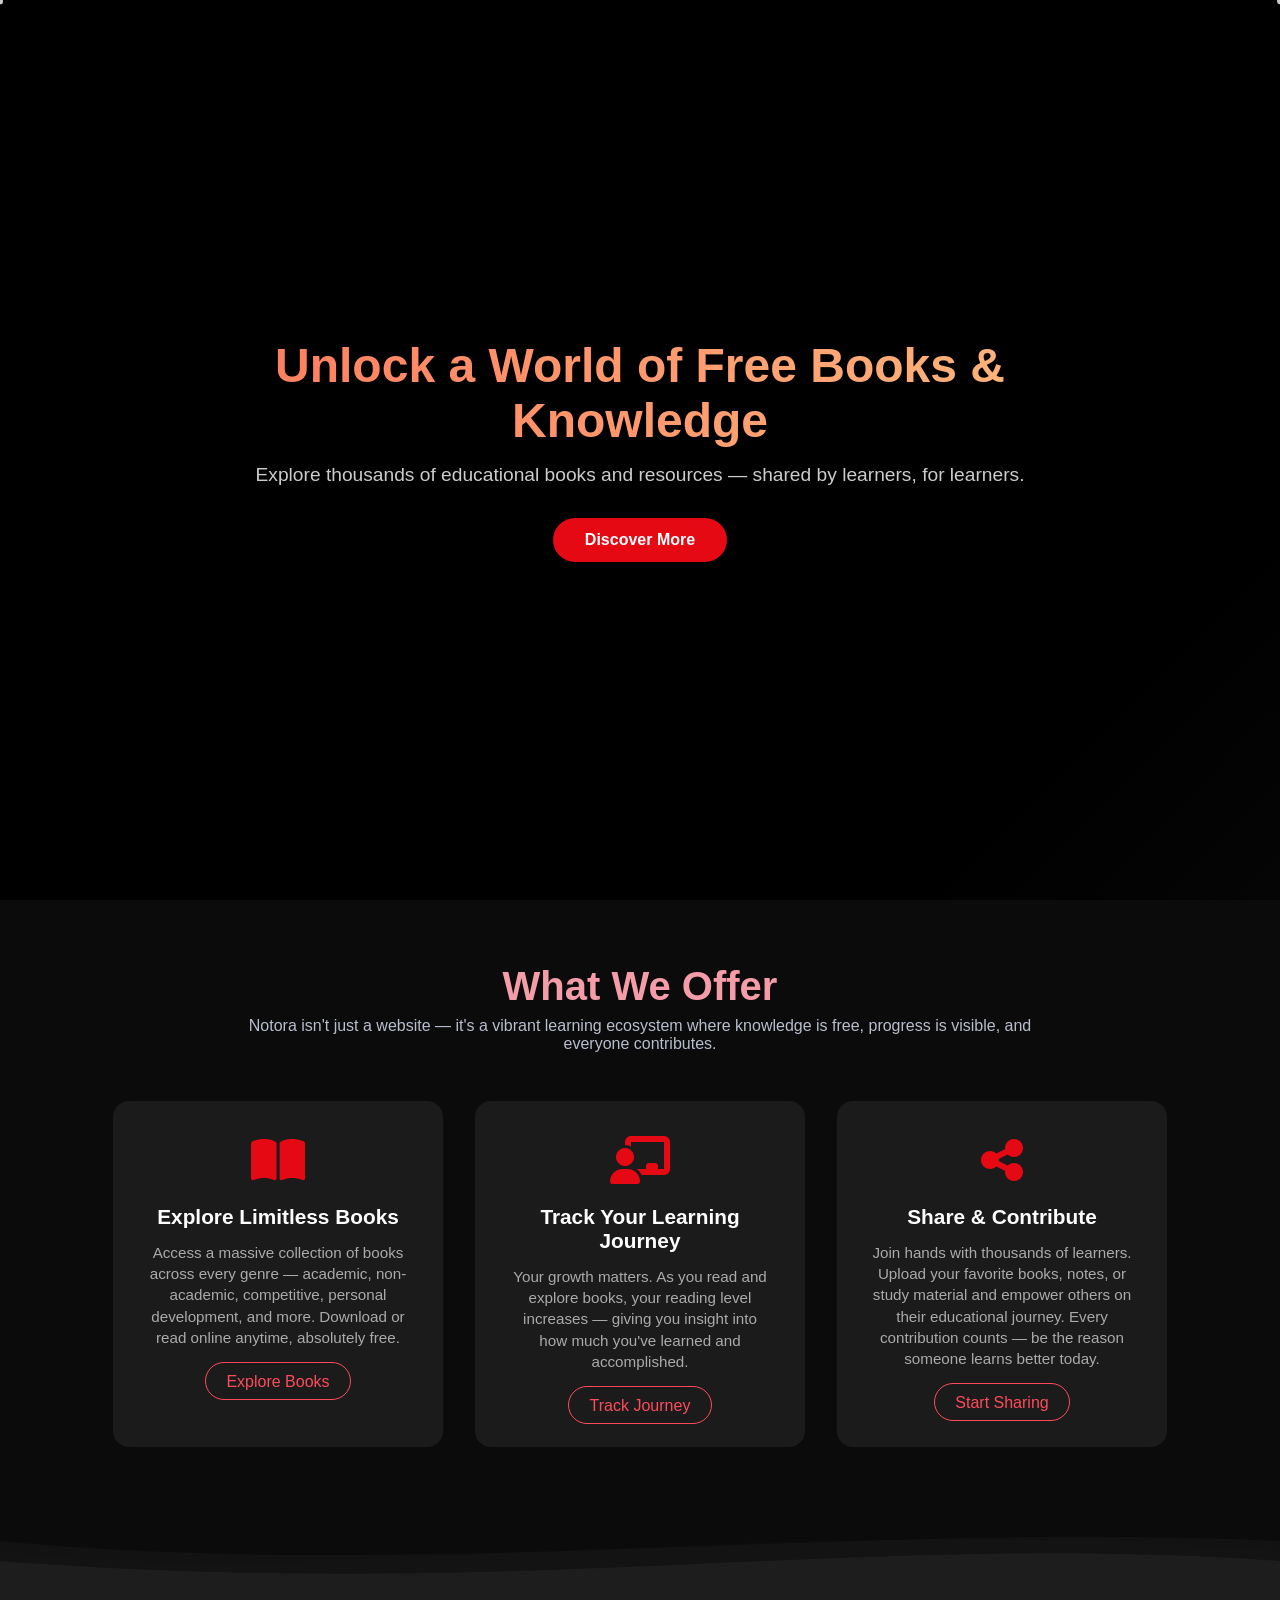
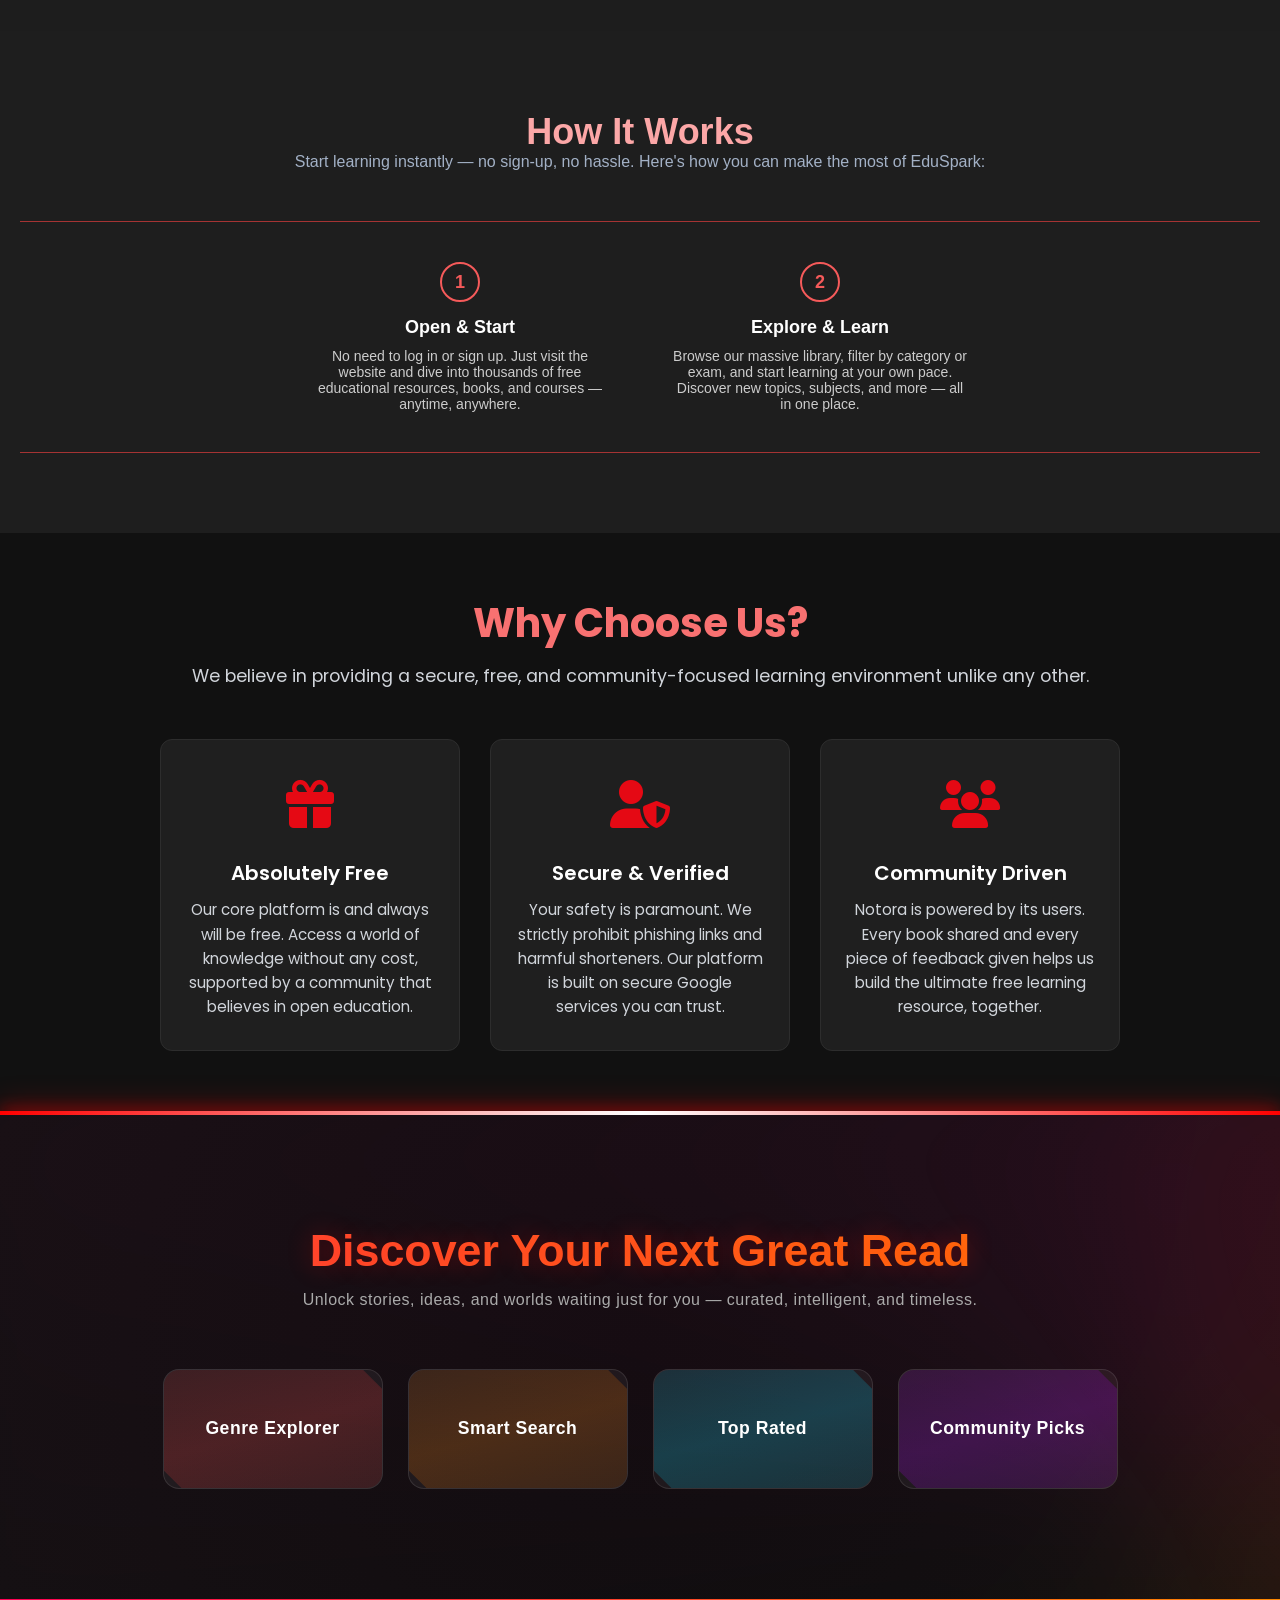
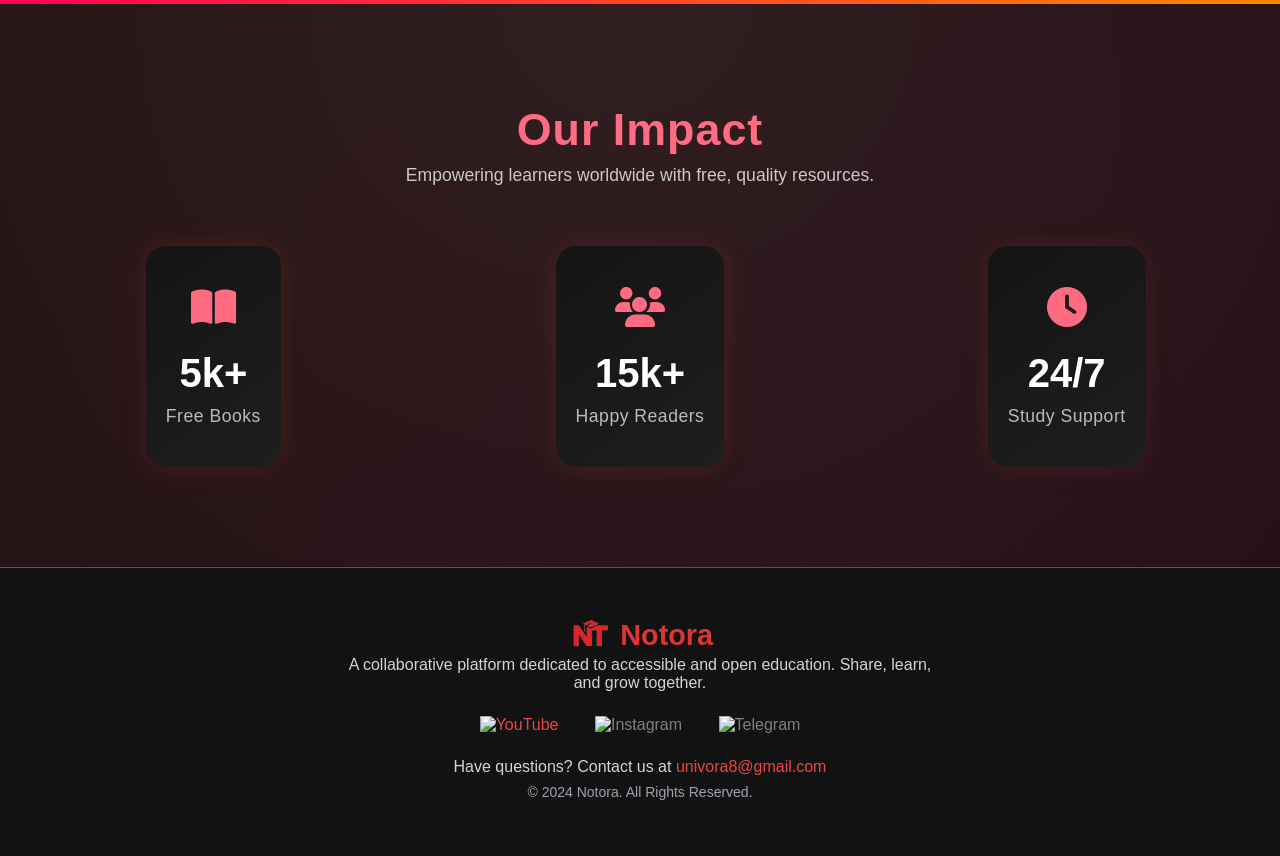
==== commit 1e566b49: "Update and rename indexx.html to index.html" ====
--- a/index.html
+++ b/index.html
@@ -1162,4 +1162,4 @@
 
  
 
-</script>+</script>
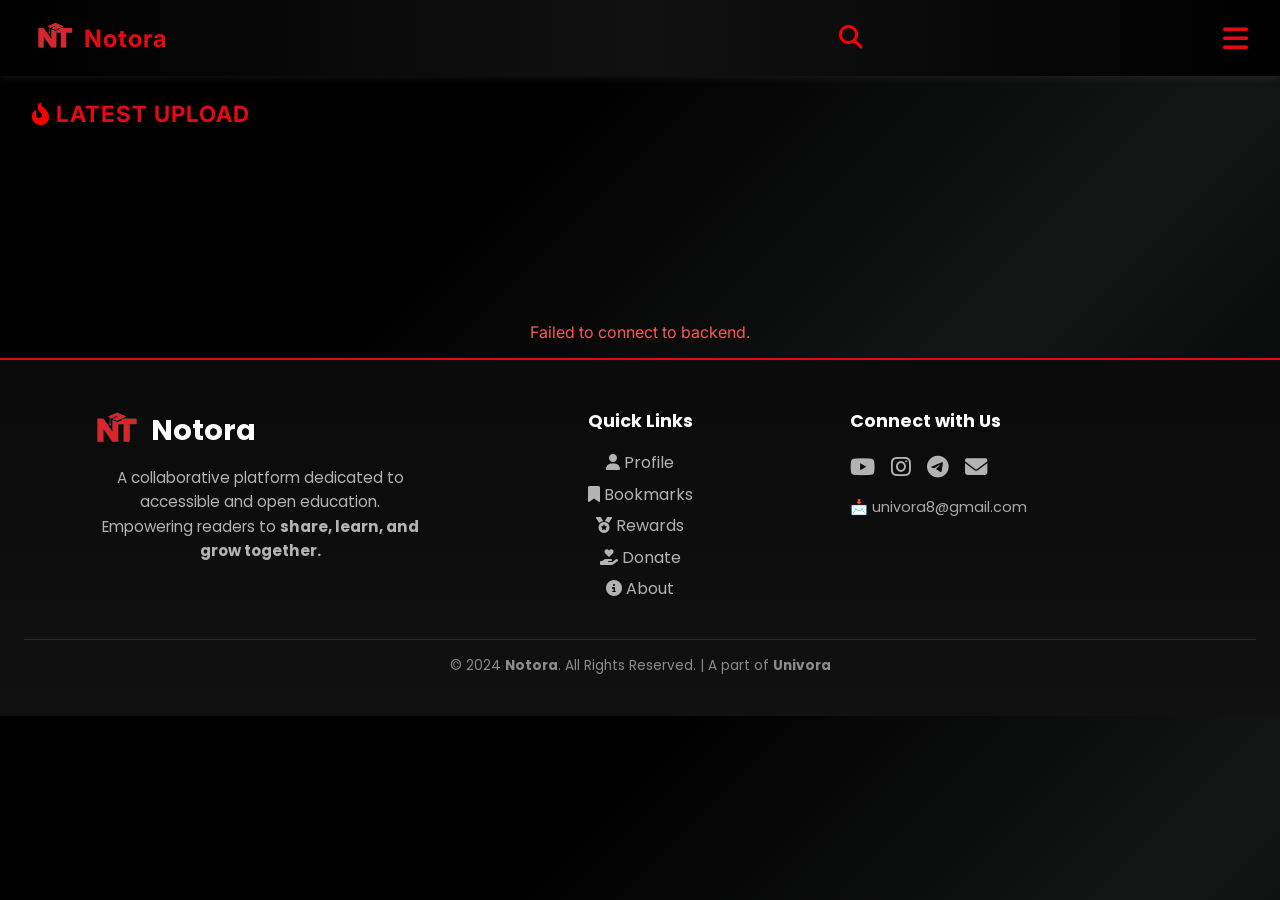
==== commit 6ab11793: "Update index.html" ====
--- a/index.html
+++ b/index.html
@@ -1,491 +1,257 @@
+
 <!DOCTYPE html>
 <html lang="en">
 <head>
   <meta charset="UTF-8" />
-  <meta name="viewport" content="width=device-width, initial-scale=1.0"/>
-  <link rel="stylesheet" href="https://cdnjs.cloudflare.com/ajax/libs/font-awesome/6.4.0/css/all.min.css"/>
-  <link rel="stylesheet" href="https://cdnjs.cloudflare.com/ajax/libs/font-awesome/6.5.0/css/all.min.css">
- 
-
-  
+  <meta name="viewport" content="width=device-width, initial-scale=1.0" />
   <title>Notora</title>
+  <link href="https://fonts.googleapis.com/css2?family=Inter:wght@400;600;700&display=swap" rel="stylesheet">
+  <link rel="stylesheet" href="https://cdnjs.cloudflare.com/ajax/libs/font-awesome/6.4.0/css/all.min.css">
+<link rel="stylesheet" href="https://cdnjs.cloudflare.com/ajax/libs/font-awesome/6.5.0/css/all.min.css" integrity="sha512-HK5fgLBL+xKzZ2aM4N2kBlt2vC2Q5H8vG1+0T1pp4eVhPhW4m7jRLm1X2zM0M1V2WwhXfXb5ypz1RyKz+jW+1A==" crossorigin="anonymous" referrerpolicy="no-referrer" />
+<link rel="stylesheet"
+  href="https://cdnjs.cloudflare.com/ajax/libs/font-awesome/6.6.0/css/all.min.css"
+  integrity="sha512-Kf5u1f3B4uFQf3dIvQ4Gxx9u0b9g8+u+1RTQeQHPuLsu3Yb6t8o1fS8OkRE4EXGp6bS0pKQ3i5Vpq+zkL8z6XQ=="
+  crossorigin="anonymous"
+  referrerpolicy="no-referrer"
+/>
+
+   <link href="https://fonts.googleapis.com/css2?family=Poppins:wght@400;500;600;700&display=swap" rel="stylesheet">
+
   <link rel="stylesheet" href="style.css" />
 </head>
 <body>
-
-    
-
-
-  <div class="hero-container">
-    <canvas id="snowCanvas"></canvas>
-    <div class="hero-text">
-      <h1>Unlock a World of Free Books & Knowledge</h1>
-      <p>Explore thousands of educational books and resources — shared by learners, for learners.</p>
-      <a href="home.html" class="cta">Discover More</a>
-    </div>
-  </div>
-
-  <section class="offer-section">
-  <h2 class="offer-heading">What We Offer</h2>
-  <p class="offer-subtitle">
-    Notora isn't just a website — it's a vibrant learning ecosystem where knowledge is free, progress is visible, and everyone contributes.
-  </p>
-  <div class="offer-cards">
-    <div class="offer-card">
-      <div class="offer-icon"><i class="fas fa-book-open"></i></div>
-      <h3>Explore Limitless Books</h3>
-      <p>
-        Access a massive collection of books across every genre — academic, non-academic, competitive, personal development, and more. Download or read online anytime, absolutely free.
-      </p>
-      <a href="home.html" class="offer-btn">Explore Books</a>
-    </div>
-    <div class="offer-card glow">
-      <div class="offer-icon"><i class="fas fa-chalkboard-teacher"></i></div>
-      <h3>Track Your Learning Journey</h3>
-      <p>
-        Your growth matters. As you read and explore books, your reading level increases — giving you insight into how much you've learned and accomplished.
-      </p>
-      <a href="home.html" class="offer-btn">Track Journey</a>
-    </div>
-    <div class="offer-card">
-      <div class="offer-icon"><i class="fas fa-share-alt"></i></div>
-      <h3>Share & Contribute</h3>
-      <p>
-        Join hands with thousands of learners. Upload your favorite books, notes, or study material and empower others on their educational journey. Every contribution counts — be the reason someone learns better today.
-      </p>
-      <a href="share.html" class="offer-btn">Start Sharing</a>
-    </div>
-  </div>
-</section>
-
-<!-- Realistic Liquid Wave Divider -->
-<div class="liquid-wave-divider">
-  <svg class="wave-layer wave-layer1" viewBox="0 0 1200 120" preserveAspectRatio="none">
-    <path d="M0,40 C150,80 350,0 600,40 C850,80 1050,0 1200,40 L1200,120 L0,120 Z"></path>
-  </svg>
-  <svg class="wave-layer wave-layer2" viewBox="0 0 1200 120" preserveAspectRatio="none">
-    <path d="M0,30 C200,70 400,10 600,30 C800,50 1000,10 1200,30 L1200,120 L0,120 Z"></path>
-  </svg>
-  <svg class="wave-layer wave-layer3" viewBox="0 0 1200 120" preserveAspectRatio="none">
-    <path d="M0,50 C250,90 400,20 600,50 C800,80 1000,20 1200,50 L1200,120 L0,120 Z"></path>
-  </svg>
-</div>
-
-
-
-
-<section class="how-it-works">
-  <h2 class="hiw-title">How It Works</h2>
-  <p class="hiw-subtitle">Start learning instantly — no sign-up, no hassle. Here's how you can make the most of EduSpark:</p>
-  <div class="hiw-steps">
-    <div class="hiw-step">
-      <div class="hiw-number">1</div>
-      <h3>Open & Start</h3>
-      <p>No need to log in or sign up. Just visit the website and dive into thousands of free educational resources, books, and courses — anytime, anywhere.</p>
-    </div>
-    <div class="hiw-step">
-      <div class="hiw-number">2</div>
-      <h3>Explore & Learn</h3>
-      <p>Browse our massive library, filter by category or exam, and start learning at your own pace. Discover new topics, subjects, and more — all in one place.</p>
-    </div>
-    <!-- <div class="hiw-step">
-      <div class="hiw-number">3</div>
-      <h3>Contribute & Grow</h3>
-      <p>Share your resources with others, give feedback, and help the EduSparK community thrive.</p>
-    </div> -->
-  </div>
-</section>
-
-<!-- WHY CHOOSE US SECTION -->
-<section style="background: #111; padding: 60px 20px; color: white; font-family: 'Poppins', sans-serif;">
-  <div style="max-width: 1200px; margin: 0 auto; text-align: center;">
-    <h2 style="color: #f87171; font-size: 2.5rem; font-weight: 700; margin-bottom: 10px; animation: fadeInDown 1s ease;">Why Choose Us?</h2>
-    <p style="color: #d1d5db; font-size: 1.1rem; margin-bottom: 50px; animation: fadeInUp 1s ease;">
-      We believe in providing a secure, free, and community-focused learning environment unlike any other.
-    </p>
-    <div style="display: flex; flex-wrap: wrap; justify-content: center; gap: 30px;">
-      
-      <!-- Box 1 -->
-      <div class="why-box">
-        <div class="offer-icon"><i class="fa fa-gift"></i></div>
-        <h3>Absolutely Free</h3>
-        <p>Our core platform is and always will be free. Access a world of knowledge without any cost, supported by a community that believes in open education.</p>
+ 
+<!-- <header class="header">
+  <div class="logo">📚 EduSpark</div>
+
+  <div class="search-box" id="searchBox">
+    
+  </div>
+  <button id="openSearch" class="icon-btn">🔍</button>
+
+  <div class="right-section">
+    <div class="badge-icon" title="Badges">
+      🏅
+    </div>
+
+    <div class="profile-icon" title="Your Profile">
+      <img src="https://cdn-icons-png.flaticon.com/512/3135/3135715.png" alt="Profile">
+    </div>
+    
+
+    
+  </div>
+</header> -->
+<header class="header">
+  <!-- <div class="logo"> Notora</div> -->
+   <div class="logo">
+  <img src="Lucid_Realism_Create_a_modern_flat_educational_logo_with_the_b_1.png" alt="logo" class="logo-img">
+  Notora
+</div>
+
+
+
+
+
+  <div class="search-box" id="searchBox">
+    <!-- Search input to be added dynamically -->
+  </div>
+
+  <!-- <button id="openSearch" class="icon-btn">🔍</button> -->
+   <button id="openSearch" class="icon-btn">
+  <i class='fa fa-search' style='color: red'></i>
+</button>
+
+
+  
+       <!-- <div class="badge-icon" title="Badges">🏅</div> -->
+        <!-- <div class="badge-icon" title="Badges">
+  <i class="fa fa-trophy"></i>
+</div> -->
+
+
+<!-- <div id="badgePanel" class="badge-panel hidden">
+  <div class="badge-box">
+    <button id="closeBadge" class="close-badge">✖</button>
+    <h2>Your Reading Badge</h2>
+    <div class="badge-progress">
+      <div class="badge-circle" id="badgeCircle">Level 0</div>
+      <div class="badge-bar">
+        <div id="badgeFill"></div>
       </div>
-
-      <!-- Box 2 -->
-      <div class="why-box">
-        <div class="offer-icon"><i class="fas fa-user-shield feature-icon"></i></i></div>
-        <h3>Secure & Verified</h3>
-        <p>Your safety is paramount. We strictly prohibit phishing links and harmful shorteners. Our platform is built on secure Google services you can trust.</p>
+      <p id="badgeReadCount">0</p>
+      <p id="badgeLevelText">Start reading to earn badges!</p>
+    </div>
+  </div>
+</div> -->
+
+
+
+
+    <!-- <div class="profile-icon" title="Your Profile" id="profileIcon">
+      <img src="https://cdn-icons-png.flaticon.com/512/3135/3135715.png" alt="Profile" />
+    </div>
+  </div> -->
+  <!-- <div class="profile-icon" title="Your Profile" id="profileIcon">
+  <img src="https://cdn-icons-png.flaticon.com/512/3135/3135715.png" alt="Profile" />
+    
+  <div class="profile-menu" id="profileMenu">
+    <button onclick="location.href='profile.html'"><i class="fa-solid fa-user"></i> Profile</button>
+    <button onclick="location.href='bookmark.html'"><i class="fa-solid fa-bookmark"></i> Bookmarks</button>
+     <button onclick="location.href='achievements.html'"><i class='fa-solid fa-medal'></i> Reward</button>
+    <button onclick="location.href='donate.html'"><i class='fa fa-book'></i> Donate</button>
+    <button onclick="location.href='setting.html'"><i class="fa-solid fa-gear"></i> Settings</button>
+    <button onclick="location.href='about.html'"><i class='fa fa-info-circle'></i> About</button>
+  </div>
+</div> -->
+  <!-- ✅ Profile Menu with Bars Icon -->
+<div class="profile-icon" title="Menu" id="profileIcon">
+  <i class="fa fa-bars" style="font-size: 1.8rem; color: #e50914; cursor: pointer;"></i>
+
+  <div class="profile-menu" id="profileMenu">
+    <button onclick="location.href='profile.html'"><i class="fa-solid fa-user"></i> Profile</button>
+    <button onclick="location.href='bookmark.html'"><i class="fa-solid fa-bookmark"></i> Bookmarks</button>
+    <button onclick="location.href='achievements.html'"><i class="fa-solid fa-medal"></i> Reward</button>
+    <button onclick="location.href='donate.html'"><i class="fa-solid fa-book"></i> Donate</button>
+    <button onclick="location.href='setting.html'"><i class="fa-solid fa-gear"></i> Settings</button>
+    <button onclick="location.href='about.html'"><i class="fa-solid fa-circle-info"></i> About</button>
+  </div>
+</div>
+
+
+  
+</header>
+<div id="badgePanel" class="badge-panel hidden">
+  <div class="badge-box">
+    <button id="closeBadge" class="close-badge">✖</button>
+    <h2>🏅 Your Badge Progress</h2>
+    <p id="badgeLevelText">Loading...</p>
+    <div class="badge-progress">
+      <div class="badge-circle" id="badgeCircle">Level 0</div>
+      <div class="badge-bar"><div id="badgeFill"></div></div>
+      <p><span id="badgeReadCount">0</span> books read</p>
+    </div>
+  </div>
+</div>
+
+
+
+<!-- Profile Fullscreen Section -->
+<!-- <div id="profileOverlay" class="profile-overlay hidden">
+  <div class="profile-content">
+    <button id="closeProfile" class="close-btn">✖</button>
+
+    <div class="profile-pic-container">
+      <img id="userImage" src="https://cdn-icons-png.flaticon.com/512/3135/3135715.png" alt="User Image">
+      <div class="image-options hidden" id="imageOptions">
+        <button onclick="changeImage()">Change Image</button>
+        <button onclick="deleteImage()">Delete Image</button>
       </div>
-
-      <!-- Box 3 -->
-      <div class="why-box">
-        <div class="offer-icon"><i class="fas fa-users feature-icon"></i></i></div>
-        <h3>Community Driven</h3>
-        <p>Notora is powered by its users. Every book shared and every piece of feedback given helps us build the ultimate free learning resource, together.</p>
-      </div>
-    </div>
-  </div>
-</section>
-
-
-
-<!-- Electric Divider -->
-<div class="electric-divider"></div>
-
-
-<!-- ===== UNIQUE DISCOVER SECTION ===== -->
-<section id="discover-section-unique">
-  <div class="discover-bg"></div>
+    </div>
+
+    <div class="username" id="usernameDisplay" onclick="editUsername()">
+      Click to add name
+    </div>
+
+    <div class="badges">
+      <div class="badge">📈 Level: <span id="userLevel">1</span></div>
+      <div class="badge">📚 Total Read: <span id="readBooks">0</span></div>
+      <div class="badge fav-section" onclick="toggleFavBooks()">⭐ "Some features of this website are still under development. Feel free to explore and use the available sections!" </div>
+    </div>
+
+    
+    <div class="fav-books hidden" id="favBooksSection">
+      <h3>Your Favorites Rolex Sir</h3>
+      <div class="book-grid" id="favBookGrid"></div>
+    </div>
+  </div>
+</div> -->
+
+
+<section class="category-section" id="latest-section">
+  <h2 class="category-title"><i class='fa-solid fa-fire-flame-curved' style='color: red'></i> Latest Upload</h2>
+  <div class="book-slider" id="latestBooks"></div>
+</section>
+
+<section class="category-section" id="continue-section" style="display:none; opacity:0; transition:opacity 0.5s ease;">
+  <h2 class="category-title"><i class='fas fa-book-open'></i> Continue Reading</h2>
+  <div class="book-slider" id="continueBooks"></div>
+</section>
+
+<section class="category-section" id="top10-section" style="display:none;opacity:0;transition:opacity .6s ease;">
+  <h2 class="category-title"> TOP 10 TODAY</h2><div id="top10Books"></div>
+</section>
   
-  <div class="discover-wrapper">
-    <h2 class="discover-heading">Discover Your Next Great Read</h2>
-    <p class="discover-tagline">Unlock stories, ideas, and worlds waiting just for you — curated, intelligent, and timeless.</p>
-    
-    <div class="discover-showcase">
-      <div class="discover-slide" style="--clr:#ff3c3c;">
-        <span>Genre Explorer</span>
-      </div>
-      <div class="discover-slide" style="--clr:#ff7b00;">
-        <span>Smart Search</span>
-      </div>
-      <div class="discover-slide" style="--clr:#00d8ff;">
-        <span>Top Rated</span>
-      </div>
-      <div class="discover-slide" style="--clr:#b400ff;">
-        <span>Community Picks</span>
-      </div>
-    </div>
-  </div>
-</section>
-
-
-
-<style>
-/* ==== UNIQUE DISCOVER SECTION ==== */
-#discover-section-unique {
-  position: relative;
-  background: radial-gradient(circle at center, #0d0d0d 0%, #111 100%);
-  overflow: hidden;
-  padding: 110px 20px;
-  color: #fff;
-  text-align: center;
-  z-index: 1;
-}
-
-/* moving blurred gradient background */
-.discover-bg {
-  position: absolute;
-  top: -100px;
-  left: -100px;
-  width: 200%;
-  height: 200%;
-  background: conic-gradient(
-    from 0deg,
-    rgba(255, 0, 100, 0.15),
-    rgba(255, 100, 0, 0.1),
-    rgba(255, 255, 255, 0),
-    rgba(255, 0, 150, 0.1)
-  );
-  animation: rotateGradient 20s linear infinite;
-  filter: blur(80px);
-  z-index: 0;
-}
-
-@keyframes rotateGradient {
-  0% { transform: rotate(0deg); }
-  100% { transform: rotate(360deg); }
-}
-
-.discover-wrapper {
-  position: relative;
-  z-index: 1;
-  max-width: 1200px;
-  margin: 0 auto;
-}
-
-.discover-heading {
-  font-size: 2.8rem;
-  font-weight: 800;
-  color: transparent;
-  background: linear-gradient(90deg, #ff3c3c, #ff7b00, #ff3c3c);
-  -webkit-background-clip: text;
-  background-clip: text;
-  animation: gradientMove 5s ease-in-out infinite;
-  background-size: 200%;
-  text-shadow: 0 0 25px rgba(255, 0, 0, 0.3);
-}
-
-@keyframes gradientMove {
-  0% { background-position: 0%; }
-  100% { background-position: 200%; }
-}
-
-.discover-tagline {
-  color: #aaa;
-  font-size: 1rem;
-  margin: 15px 0 60px;
-  letter-spacing: 0.5px;
-}
-
-/* Showcase strip animation */
-.discover-showcase {
-  display: flex;
-  justify-content: center;
-  flex-wrap: wrap;
-  gap: 25px;
-  perspective: 1000px;
-}
-
-.discover-slide {
-  position: relative;
-  background: rgba(255, 255, 255, 0.05);
-  border: 1px solid rgba(255, 255, 255, 0.1);
-  border-radius: 16px;
-  width: 220px;
-  height: 120px;
-  display: flex;
-  align-items: center;
-  justify-content: center;
-  color: #fff;
-  font-weight: 600;
-  font-size: 1.1rem;
-  overflow: hidden;
-  transform-style: preserve-3d;
-  transform: rotateY(0deg);
-  transition: all 0.7s cubic-bezier(0.19, 1, 0.22, 1);
-  box-shadow: 0 0 0 rgba(255,255,255,0);
-}
-
-.discover-slide::before {
-  content: "";
-  position: absolute;
-  width: 180%;
-  height: 180%;
-  top: -40%;
-  left: -40%;
-  background: linear-gradient(120deg, transparent, var(--clr), transparent);
-  transform: rotate(45deg);
-  opacity: 0.2;
-  animation: slideLight 5s linear infinite;
-}
-
-@keyframes slideLight {
-  0% { transform: rotate(45deg) translateX(-200px); }
-  100% { transform: rotate(45deg) translateX(200px); }
-}
-
-.discover-slide:hover {
-  transform: rotateY(10deg) scale(1.1);
-  box-shadow: 0 10px 25px rgba(255, 60, 60, 0.3);
-}
-
-.discover-slide span {
-  position: relative;
-  z-index: 2;
-  letter-spacing: 0.5px;
-}
-
-/* Scroll reveal animation */
-.discover-slide {
-  opacity: 0;
-  transform: translateY(60px);
-}
-.discover-slide.visible {
-  opacity: 1;
-  transform: translateY(0);
-  transition: all 0.8s ease-out;
-}
-
-/* Responsive */
-@media (max-width: 600px) {
-  .discover-heading { font-size: 2rem; }
-  .discover-tagline { font-size: 0.9rem; }
-  .discover-slide {
-    width: 160px;
-    height: 100px;
-    font-size: 1rem;
-  }
-}
-
-.electric-divider {
-  position: relative;
-  height: 4px;
-  background: linear-gradient(90deg, #ff0000, #ffffff, #ff0000);
-  box-shadow: 0 0 15px #ff0000, 0 0 30px #ff0000;
-  animation: electricMove 2s linear infinite;
-}
-
-@keyframes electricMove {
-  0% { background-position: 0% 50%; }
-  100% { background-position: 100% 50%; }
-}
-
-</style>
-
-<script>
-/* ===== Scroll Reveal for Unique Discover Section ===== */
-const slides = document.querySelectorAll("#discover-section-unique .discover-slide");
-
-const observer = new IntersectionObserver(entries => {
-  entries.forEach(entry => {
-    if (entry.isIntersecting) {
-      entry.target.classList.add("visible");
-      observer.unobserve(entry.target);
-    }
-  });
-}, { threshold: 0.2 });
-
-slides.forEach(slide => observer.observe(slide));
-</script>
-
-<!-- Gradient Glow Divider -->
-<div class="glow-divider"></div>
-
-
-<!-- ========== STATS SECTION ========== -->
-<section class="stats-section">
-  <div class="stats-overlay"></div>
-  <div class="stats-container">
-    <h2 class="stats-heading">Our Impact</h2>
-    <p class="stats-subtext">Empowering learners worldwide with free, quality resources.</p>
-    <div class="stats-grid">
-      <div class="stat-card">
-        <div class="stat-icon"><i class="fas fa-book-open"></i></div>
-        <h3 class="stat-number" data-target="50000">5k+</h3>
-        <p class="stat-label"> Free Books  </p>
-      </div>
-
-      <div class="stat-card">
-        <div class="stat-icon"><i class="fas fa-users"></i></div>
-        <h3 class="stat-number" data-target="25000">15k+</h3>
-        <p class="stat-label">Happy Readers</p>
-      </div>
-
-      <div class="stat-card">
-        <div class="stat-icon"><i class="fas fa-clock"></i></div>
-        <h3 class="stat-number" data-target="24">24/7</h3>
-        <p class="stat-label"> Study Support</p>
-      </div>
-    </div>
-  </div>
-</section>
-
-<script src="https://kit.fontawesome.com/a81368914c.js" crossorigin="anonymous"></script>
-<!-- Glow Hover Effects -->
-<style>
-@keyframes fadeInDown {
-  from { opacity: 0; transform: translateY(-20px); }
-  to { opacity: 1; transform: translateY(0); }
-}
-@keyframes fadeInUp {
-  from { opacity: 0; transform: translateY(20px); }
-  to { opacity: 1; transform: translateY(0); }
-}
-
-.why-box {
-  background-color: #1f1f1f;
-  border: 1px solid #2d2d2d;
-  border-radius: 12px;
-  padding: 30px 25px;
-  max-width: 300px;
-  flex: 1;
-  min-width: 250px;
-  position: relative;
-  overflow: hidden;
-  cursor: pointer;
-  text-align: center;
-  transition: transform 0.3s ease, box-shadow 0.3s ease;
-  animation: fadeInUp 1s ease;
-}
-
-.why-box:hover {
-  transform: translateY(-10px);
-  box-shadow: 0 0 20px rgba(239, 68, 68, 0.3), 0 0 40px rgba(239, 68, 68, 0.1);
-}
-
-.why-box::before {
-  content: '';
-  position: absolute;
-  top: var(--y);
-  left: var(--x);
-  transform: translate(-50%, -50%);
-  width: 0;
-  height: 0;
-  background: radial-gradient(circle, rgba(239,68,68,0.4) 0%, transparent 80%);
-  border-radius: 50%;
-  transition: width 0.3s ease, height 0.3s ease;
-  pointer-events: none;
-  z-index: 0;
-}
-
-.why-box:hover::before {
-  width: 200px;
-  height: 200px;
-}
-
-.why-box .icon {
-  font-size: 2.5rem;
-  color: #ef4444;
-  margin-bottom: 20px;
-  z-index: 1;
-  position: relative;
-}
-
-.why-box h3 {
-  font-size: 1.25rem;
-  font-weight: 600;
-  color: white;
-  margin-bottom: 10px;
-  z-index: 1;
-  position: relative;
-}
-
-.why-box p {
-  font-size: 0.95rem;
-  color: #d1d5db;
-  line-height: 1.6;
-  z-index: 1;
-  position: relative;
-}
-
-.glow-divider {
-  height: 5px;
-  background: linear-gradient(90deg, #ff0055, #ff8800, #ff0055);
-  background-size: 200% 200%;
-  animation: glowMove 3s linear infinite;
-  box-shadow: 0 0 20px rgba(255, 0, 85, 0.6);
-}
-
-@keyframes glowMove {
-  0% { background-position: 0% 50%; }
-  100% { background-position: 100% 50%; }
-}
-
-
-</style>
-
-<!-- Cursor Position Glow Script -->
-<script>
-document.querySelectorAll('.why-box').forEach(box => {
-  box.addEventListener('mousemove', e => {
-    const rect = box.getBoundingClientRect();
-    const x = e.clientX - rect.left;
-    const y = e.clientY - rect.top;
-    box.style.setProperty('--x', `${x}px`);
-    box.style.setProperty('--y', `${y}px`);
-  });
-});
-</script>
-
-
-
-<footer style="background-color: #121212; color: #d1d5db; text-align: center; padding: 2rem 1rem;">
-  <!-- <div style="margin-bottom: 1rem;">
-    <img src="Lucid_Realism_Create_a_modern_flat_educational_logo_with_the_b_1.png" alt="EduSpark Logo" style="height: 40px;">
-    <h2 style="color: #ef4444; font-size: 1.5rem; margin-top: 0.5rem;">Notora</h2>
+
+<!-- <section class="category-section" id="latest-section">
+  <h2 class="category-title">
+    <i class="fa-solid fa-fire-flame-curved" style="color: #e50914;"></i> Latest Books
+  </h2>
+  <div class="book-slider" id="latestBooks"></div>
+</section>
+
+<section class="category-section" id="continue-section" style="display:none; opacity:0; transition:opacity 0.5s ease;">
+  <h2 class="category-title">
+    <i class="fa-solid fa-book-open-reader" style="color: #e50914;"></i> Continue Reading
+  </h2>
+  <div class="book-slider" id="continueBooks"></div>
+</section>
+
+<section class="category-section" id="top10-section" style="display:none; opacity:0; transition:opacity 0.6s ease;">
+  <h2 class="category-title">
+    <i class="fa-solid fa-trophy" style="color: #e50914;"></i> Top 10 Books Today
+  </h2>
+  <div id="top10Books"></div>
+</section> -->
+
+
+
+
+
+
+
+
+  <main id="mainContent">
+    <div id="categoryContainer"></div>
+  </main>
+
+  <div id="searchOverlay" class="hidden">
+    <div class="search-overlay-box">
+      <input type="text" placeholder="Search books..." id="overlaySearchInput">
+      <button id="closeOverlay">×</button>
+    </div>
+    <div id="searchResults" class="grid-container"></div>
+  </div>
+
+  <!-- <div id="bookModal" class="modal hidden">
+    <button id="closeModal">×</button>
+    <div class="modal-content">
+      <h2 id="modalTitle"></h2>
+      <iframe id="pdfViewer" src="" frameborder="0"></iframe>
+      <button id="fullscreenBtn">Full Screen</button>
+    </div>
   </div> -->
+
+
+  <div id="bookModal" class="modal hidden">
+  <div class="modal-backdrop"></div>
+  <div class="modal-content scale-in">
+    <button id="closeModal">×</button>
+    <h2 id="modalTitle"></h2>
+    <iframe id="pdfViewer" src="" frameborder="0"></iframe>
+    <button id="fullscreenBtn">📖 Full Screen</button>
+    
+  </div>
+</div>
+
+
+  
+<audio id="notify-sound">
+  <source src="notification-sound-effect-372475.mp3" type="audio/mpeg">
+</audio>
+
+<!-- <footer style="background-color: #121212; color: #d1d5db; text-align: center; padding: 2rem 1rem;">
+ 
   <div style="display: flex; justify-content: center; align-items: center; margin-top: 1rem;">
   <img src="Lucid_Realism_Create_a_modern_flat_educational_logo_with_the_b_1.png" alt="EduSpark Logo" style="height: 40px; margin-right: 8px;">
   <h2 style="color: #db3535; font-size: 1.8rem; margin: 0;">Notora</h2>
@@ -504,662 +270,84 @@
     Have questions? Contact us at <a href="mailto:edusparkofficial@gmail.com" style="color: #ef4444;">univora8@gmail.com</a>
   </p>
   <p style="font-size: 0.875rem; color: #9ca3af;">
+    Notora is a part of Univora. For any queries or issues, please contact Univora support.<br>
     © 2024 Notora. All Rights Reserved.
   </p>
+</footer> -->
+  <footer id="nt-footer">
+  <div class="nt-footer-content">
+    <div class="nt-footer-left">
+      <div class="nt-footer-logo">
+        <img src="Lucid_Realism_Create_a_modern_flat_educational_logo_with_the_b_1.png" alt="Notora Logo">
+        <h2><span></span> Notora</h2>
+      </div>
+      <p class="nt-footer-desc">
+        A collaborative platform dedicated to accessible and open education.<br>
+        Empowering readers to <strong>share, learn, and grow together.</strong>
+      </p>
+    </div>
+
+    <div class="nt-footer-links">
+      <h3>Quick Links</h3>
+      <ul>
+        <li><a href="profile.html"><i class="fa-solid fa-user"></i> Profile</a></li>
+        <li><a href="bookmark.html"><i class="fa-solid fa-bookmark"></i> Bookmarks</a></li>
+        <li><a href="achievements.html"><i class="fa-solid fa-medal"></i> Rewards</a></li>
+        <li><a href="donate.html"><i class="fa-solid fa-hand-holding-heart"></i> Donate</a></li>
+        <li><a href="about.html"><i class="fa-solid fa-circle-info"></i> About</a></li>
+      </ul>
+    </div>
+
+    <div class="nt-footer-social">
+      <h3>Connect with Us</h3>
+      <div class="nt-social-icons">
+        <a href="#" title="YouTube"><i class="fa-brands fa-youtube"></i></a>
+        <a href="#" title="Instagram"><i class="fa-brands fa-instagram"></i></a>
+        <a href="#" title="Telegram"><i class="fa-brands fa-telegram"></i></a>
+        <a href="mailto:univora8@gmail.com" title="Email"><i class="fa-solid fa-envelope"></i></a>
+      </div>
+      <p class="nt-footer-mail">📩 univora8@gmail.com</p>
+    </div>
+  </div>
+
+  <div class="nt-footer-bottom">
+    <p>© 2024 <strong>Notora</strong>. All Rights Reserved. | A part of <strong>Univora</strong></p>
+  </div>
 </footer>
-
-
 
   <script src="script.js"></script>
 </body>
 </html>
-<style>
-    @import url('https://fonts.googleapis.com/css2?family=Poppins:wght@400;600;800&display=swap');
-
-* {
-  margin: 0;
-  padding: 0;
-  box-sizing: border-box;
-}
-
-body {
-  font-family: 'Poppins', sans-serif;
-  background-color: #0b0b0b;
-  color: white;
-  overflow-x: hidden;
-}
-
-
-header {
-  background-color: #121212;
-  padding: 1rem 2rem;
-  display: flex;
-  justify-content: space-between;
-  align-items: center;
-}
-
-header nav a {
-  color: #ffffff;
-  font-weight: 600;
-  text-decoration: none;
-  position: relative;
-}
-
-header nav a:first-child span {
-  position: absolute;
-  bottom: -8px;
-  left: 0;
-  width: 100%;
-  height: 2px;
-  background-color: #ef4444;
-}
-
-header nav a:nth-child(4) span {
-  position: absolute;
-  top: -8px;
-  right: -28px;
-  background-color: #ef4444;
-  color: white;
-  font-size: 10px;
-  padding: 2px 6px;
-  border-radius: 6px;
-}
-
-header nav a:nth-child(5) span {
-  position: absolute;
-  top: -8px;
-  right: -30px;
-  background-color: #22c55e;
-  color: white;
-  font-size: 10px;
-  padding: 2px 6px;
-  border-radius: 6px;
-}
-
-header a:last-child {
-  background-color: #ef4444;
-  color: white;
-  font-weight: 600;
-  padding: 0.5rem 1rem;
-  border-radius: 9999px;
-  text-decoration: none;
-}
-
-.hero-container {
-  position: relative;
-  height: 100vh;
-  width: 100%;
-  overflow: hidden;
-  display: flex;
-  align-items: center;
-  justify-content: center;
-  text-align: center;
-  padding: 2rem;
-}
-
-#snowCanvas {
-  position: absolute;
-  top: 0;
-  left: 0;
-  width: 100%;
-  height: 100%;
-  z-index: 0;
-}
-
-.hero-text {
-  position: relative;
-  z-index: 2;
-  max-width: 800px;
-}
-
-.hero-text h1 {
-  font-size: 3rem;
-  font-weight: 800;
-  background: linear-gradient(to right, #ff7e5f, #feb47b);
-  -webkit-background-clip: text;
-  -webkit-text-fill-color: transparent;
-  margin-bottom: 1rem;
-}
-
-.hero-text p {
-  font-size: 1.2rem;
-  color: #ccc;
-  margin-bottom: 2rem;
-}
-
-.cta {
-  display: inline-block;
-  background: #e50914;
-  color: white;
-  padding: 0.8rem 2rem;
-  border-radius: 30px;
-  text-decoration: none;
-  font-weight: 600;
-  transition: 0.3s;
-}
-
-.cta:hover {
-  background: #ff0f24;
-}
-
-@media (max-width: 768px) {
-  .hero-text h1 {
-    font-size: 2rem;
-  }
-  .hero-text p {
-    font-size: 1rem;
-  }
-}
-
-
-.offer-section {
-  padding: 4rem 2rem;
-  text-align: center;
-  background-color: #0b0b0b;
-}
-
-.offer-heading {
-  font-size: 2.5rem;
-  color: #f59ca9;
-  font-weight: 700;
-  margin-bottom: 0.5rem;
-}
-
-.offer-subtitle {
-  font-size: 1rem;
-  color: #b8becd;
-  margin-bottom: 3rem;
-  max-width: 800px;
-  margin-left: auto;
-  margin-right: auto;
-}
-
-.offer-cards {
-  display: flex;
-  flex-wrap: wrap;
-  justify-content: center;
-  gap: 2rem;
-}
-
-.offer-card {
-  background-color: #1b1b1b;
-  border-radius: 1rem;
-  padding: 2rem;
-  max-width: 330px;
-  transition: 0.3s ease;
-  text-align: center;
-  box-shadow: 0 0 0px rgba(255, 0, 0, 0);
-  border: 1px solid transparent;
-}
-
-.offer-card:hover {
-  transform: translateY(-10px);
-  box-shadow: 0 0 15px rgba(255, 0, 0, 0.3);
-  border: 1px solid #ff4b5c;
-}
-
-.offer-icon {
-  font-size: 3rem;
-  color: #e50914;
-  margin-bottom: 1rem;
-}
-
-.offer-card h3 {
-  color: white;
-  margin-bottom: 0.8rem;
-  font-size: 1.3rem;
-}
-
-.offer-card p {
-  color: #aaa;
-  font-size: 0.95rem;
-  margin-bottom: 1.5rem;
-  line-height: 1.4;
-}
-
-.offer-btn {
-  padding: 0.6rem 1.3rem;
-  background: transparent;
-  border: 1.5px solid #ff4b5c;
-  color: #ff4b5c;
-  border-radius: 25px;
-  text-decoration: none;
-  font-weight: 500;
-  transition: 0.3s;
-}
-
-.offer-btn:hover {
-  background-color: #ff4b5c;
-  color: white;
-}
-
-
-
-.how-it-works {
-  background-color: #1e1e1e;
-  text-align: center;
-  padding: 80px 20px;
-  color: #ffffff;
-}
-
-.hiw-title {
-  font-size: 36px;
-  font-weight: 700;
-  color: #fca7a7;
-  /* margin-bottom: 10px; */
-}
-
-.hiw-subtitle {
-  color: #a3b1c6;
-  font-size: 16px;
-  margin-bottom: 50px;
-}
-
-.hiw-steps {
-  display: flex;
-  justify-content: center;
-  gap: 60px;
-  flex-wrap: wrap;
-  border-top: 1px solid #a53333;
-  border-bottom: 1px solid #a53333;
-  padding: 40px 0;
-}
-
-.hiw-step {
-  max-width: 300px;
-}
-
-.hiw-number {
-  width: 40px;
-  height: 40px;
-  border: 2px solid #f55a5a;
-  color: #f55a5a;
-  font-weight: bold;
-  font-size: 18px;
-  border-radius: 50%;
-  margin: 0 auto 15px;
-  display: flex;
-  align-items: center;
-  justify-content: center;
-}
-
-.hiw-step h3 {
-  font-size: 18px;
-  font-weight: 600;
-  margin-bottom: 10px;
-  color: #ffffff;
-}
-
-.hiw-step p {
-  font-size: 14px;
-  color: #cccccc;
-}
-
-
-footer {
-  background-color: #121212;
-  border-top: 1px solid #a53333;
-  color: #d1d5db;
-  text-align: center;
-  padding: 2rem 1rem;
-}
-
-footer h2 {
-  color: #ef4444;
-  font-size: 1.5rem;
-  margin-top: 0.5rem;
-}
-
-footer p {
-  margin-bottom: 1.5rem;
-}
-
-footer a img {
-  height: 24px;
-  margin: 0 0.5rem;
-}
-
-footer a {
-  color: #ef4444;
-  text-decoration: none;
-}
-
-footer small {
-  font-size: 0.875rem;
-  color: #006c04;
-}
-
-
-/* ========== STATS SECTION STYLING ========== */
-.stats-section {
-  position: relative;
-  background: radial-gradient(circle at top, #1a1a1a, #0d0d0d);
-  color: #fff;
-  text-align: center;
-  padding: 100px 20px;
-  overflow: hidden;
-}
-
-.stats-overlay {
-  position: absolute;
-  top: 0; left: 0;
-  width: 100%; height: 100%;
-  background: linear-gradient(135deg, rgba(255, 75, 75, 0.1), rgba(255, 50, 120, 0.1));
-  z-index: 1;
-}
-
-.stats-container {
-  position: relative;
-  z-index: 2;
-}
-
-.stats-heading {
-  font-size: 2.8rem;
-  font-weight: 700;
-  color: #ff6b81;
-  letter-spacing: 1px;
-  margin-bottom: 10px;
-  animation: fadeInDown 1s ease forwards;
-}
-
-.stats-subtext {
-  color: #c9c9c9;
-  margin-bottom: 60px;
-  font-size: 1.1rem;
-  animation: fadeIn 1.5s ease forwards;
-}
-
-.stats-grid {
-  display: grid;
-  grid-template-columns: repeat(auto-fit, minmax(220px, 1fr));
-  gap: 40px;
-  justify-items: center;
-}
-
-.stat-card {
-  background: linear-gradient(145deg, #141414, #1e1e1e);
-  border-radius: 20px;
-  padding: 40px 20px;
-  box-shadow: 0 0 25px rgba(255, 90, 90, 0.15);
-  transition: all 0.4s ease;
-  position: relative;
-  overflow: hidden;
-}
-
-.stat-card::before {
-  content: "";
-  position: absolute;
-  top: -50%; left: -50%;
-  width: 200%; height: 200%;
-  background: radial-gradient(circle, rgba(255, 90, 90, 0.15) 0%, transparent 70%);
-  transform: scale(0);
-  transition: transform 0.5s ease;
-}
-
-.stat-card:hover::before {
-  transform: scale(1);
-}
-
-.stat-card:hover {
-  transform: translateY(-10px);
-  box-shadow: 0 0 35px rgba(255, 75, 75, 0.3);
-}
-
-.stat-icon {
-  font-size: 2.5rem;
-  color: #ff6b81;
-  margin-bottom: 20px;
-  transition: transform 0.3s ease;
-}
-
-.stat-card:hover .stat-icon {
-  transform: rotate(10deg) scale(1.2);
-}
-
-.stat-number {
-  font-size: 2.5rem;
-  font-weight: 700;
-  color: #fff;
-  margin: 10px 0;
-}
-
-.stat-label {
-  color: #bbb;
-  font-size: 1.1rem;
-  letter-spacing: 0.5px;
-}
-
-/* Animations */
-@keyframes fadeInDown {
-  0% { opacity: 0; transform: translateY(-30px); }
-  100% { opacity: 1; transform: translateY(0); }
-}
-
-@keyframes fadeIn {
-  from { opacity: 0; }
-  to { opacity: 1; }
-}
-
-.liquid-wave-divider {
-  position: relative;
-  height: 120px;
-  width: 100%;
-  overflow: hidden;
-  /* background: linear-gradient(to bottom, #000000, #0a0a0a, #121212); */
-  background:  #0b0b0b;
-}
-
-/* Common wave style */
-.liquid-wave-divider .wave-layer {
-  position: absolute;
-  bottom: 0;
-  width: 200%;
-  height: 100%;
-  animation: waveFlow 10s linear infinite;
-  opacity: 0.4;
-}
-
-/* Layer Colors + Depth Effects */
-.wave-layer1 path {
-  fill: rgba(20, 20, 20, 0.8);
-  
-}
-.wave-layer2 path {
-  fill: rgba(40, 40, 40, 0.6);
-  
-}
-.wave-layer3 path {
-  fill: rgba(70, 70, 70, 0.5);
-  
-}
-
-/* Layer Speeds (Different for realism) */
-.wave-layer1 {
-  animation-duration: 14s;
-  animation-direction: normal;
-}
-.wave-layer2 {
-  animation-duration: 10s;
-  animation-direction: reverse;
-}
-.wave-layer3 {
-  animation-duration: 18s;
-  animation-direction: normal;
-}
-
-/* Wave horizontal flowing motion */
-@keyframes waveFlow {
-  0% {
-    transform: translateX(0) translateY(0);
-  }
-  50% {
-    transform: translateX(-25%) translateY(4px);
-  }
-  100% {
-    transform: translateX(-50%) translateY(0);
-  }
-}
-
-/* Subtle glow + reflection */
-.liquid-wave-divider::after {
-  content: "";
-  position: absolute;
-  top: -20px;
-  left: 0;
-  width: 100%;
-  height: 40px;
-  /* background: radial-gradient(circle at 50% 0%, rgba(255,255,255,0.06), transparent 70%); */
-  background: #0b0b0b;
-  opacity: 0.4;
-  pointer-events: none;
-}
-
-/* Hover effect for luxury look */
-/* .liquid-wave-divider:hover .wave-layer {
-  opacity: 0.6;
-  filter: drop-shadow(0 0 10px rgba(255,255,255,0.1));
-} */
-
-
-
-
-
-
-</style>
-<script>
-    const canvas = document.getElementById("snowCanvas");
-const ctx = canvas.getContext("2d");
-
-let snowflakes = [];
-
-function resizeCanvas() {
-  canvas.width = window.innerWidth;
-  canvas.height = window.innerHeight;
-}
-resizeCanvas();
-window.addEventListener("resize", resizeCanvas);
-
-function createSnowflakes(count) {
-  snowflakes = [];
-  for (let i = 0; i < count; i++) {
-    snowflakes.push({
-      x: Math.random() * canvas.width,
-      y: Math.random() * canvas.height,
-      radius: Math.random() * 2 + 1,
-      speedY: Math.random() * 1 + 0.5,
-      speedX: Math.random() * 0.5 - 0.25,
-    });
-  }
-}
-
-function drawSnowflakes() {
-  ctx.clearRect(0, 0, canvas.width, canvas.height);
-  ctx.fillStyle = "rgba(255, 255, 255, 0.8)";
-  ctx.beginPath();
-
-  snowflakes.forEach(flake => {
-    ctx.moveTo(flake.x, flake.y);
-    ctx.arc(flake.x, flake.y, flake.radius, 0, Math.PI * 2);
-  });
-
-  ctx.fill();
-  moveSnowflakes();
-}
-
-function moveSnowflakes() {
-  snowflakes.forEach(flake => {
-    flake.y += flake.speedY;
-    flake.x += flake.speedX;
-
-    if (flake.y > canvas.height) flake.y = 0;
-    if (flake.x > canvas.width) flake.x = 0;
-    if (flake.x < 0) flake.x = canvas.width;
-  });
-}
-
-function animateSnow() {
-  drawSnowflakes();
-  requestAnimationFrame(animateSnow);
-}
-
-createSnowflakes(120);
-animateSnow();
-
-
-const track = document.getElementById("sliderTrack");
-const dotsContainer = document.getElementById("dotsContainer");
-const totalImages = track.children.length;
-const imagesPerSlide = 5;
-const totalSlides = Math.ceil(totalImages / imagesPerSlide);
-
-let currentSlide = 0;
-
-// Create dots
-for (let i = 0; i < totalSlides; i++) {
-  const dot = document.createElement("span");
-  dot.addEventListener("click", () => goToSlide(i));
-  dotsContainer.appendChild(dot);
-}
-
-function goToSlide(index) {
-  currentSlide = index;
-  const offset = -(100 / imagesPerSlide) * index;
-  track.style.transform = `translateX(${offset}%)`;
-
-  updateDots();
-}
-
-function updateDots() {
-  const allDots = dotsContainer.querySelectorAll("span");
-  allDots.forEach(dot => dot.classList.remove("active"));
-  if (allDots[currentSlide]) allDots[currentSlide].classList.add("active");
-}
-
-// Auto-slide every 5s
-setInterval(() => {
-  currentSlide = (currentSlide + 1) % totalSlides;
-  goToSlide(currentSlide);
-}, 5000);
-
-goToSlide(0); // Init
-
-// ===== STATS COUNTER ANIMATION =====
-document.addEventListener("DOMContentLoaded", () => {
-  const counters = document.querySelectorAll(".stat-number");
-  const speed = 200; // smaller = faster
-
-  const animateCounters = () => {
-    counters.forEach(counter => {
-      const updateCount = () => {
-        const target = +counter.getAttribute("data-target");
-        const count = +counter.innerText;
-        const increment = target / speed;
-
-        if (count < target) {
-          counter.innerText = Math.ceil(count + increment);
-          setTimeout(updateCount, 20);
-        } else {
-          counter.innerText = target.toLocaleString();
-        }
-      };
-      updateCount();
-    });
-  };
-
-  // Trigger when section is in view
-  const section = document.querySelector(".stats-section");
-  const observer = new IntersectionObserver(entries => {
-    entries.forEach(entry => {
-      if (entry.isIntersecting) {
-        animateCounters();
-        observer.disconnect();
-      }
-    });
-  }, { threshold: 0.4 });
-
-  observer.observe(section);
-});
-
- 
-
-</script>
+
+
+
+
+
+
+
+
+
+
+
+
+
+
+
+
+
+
+
+
+
+
+
+
+
+
+
+
+
+
+
+
+
